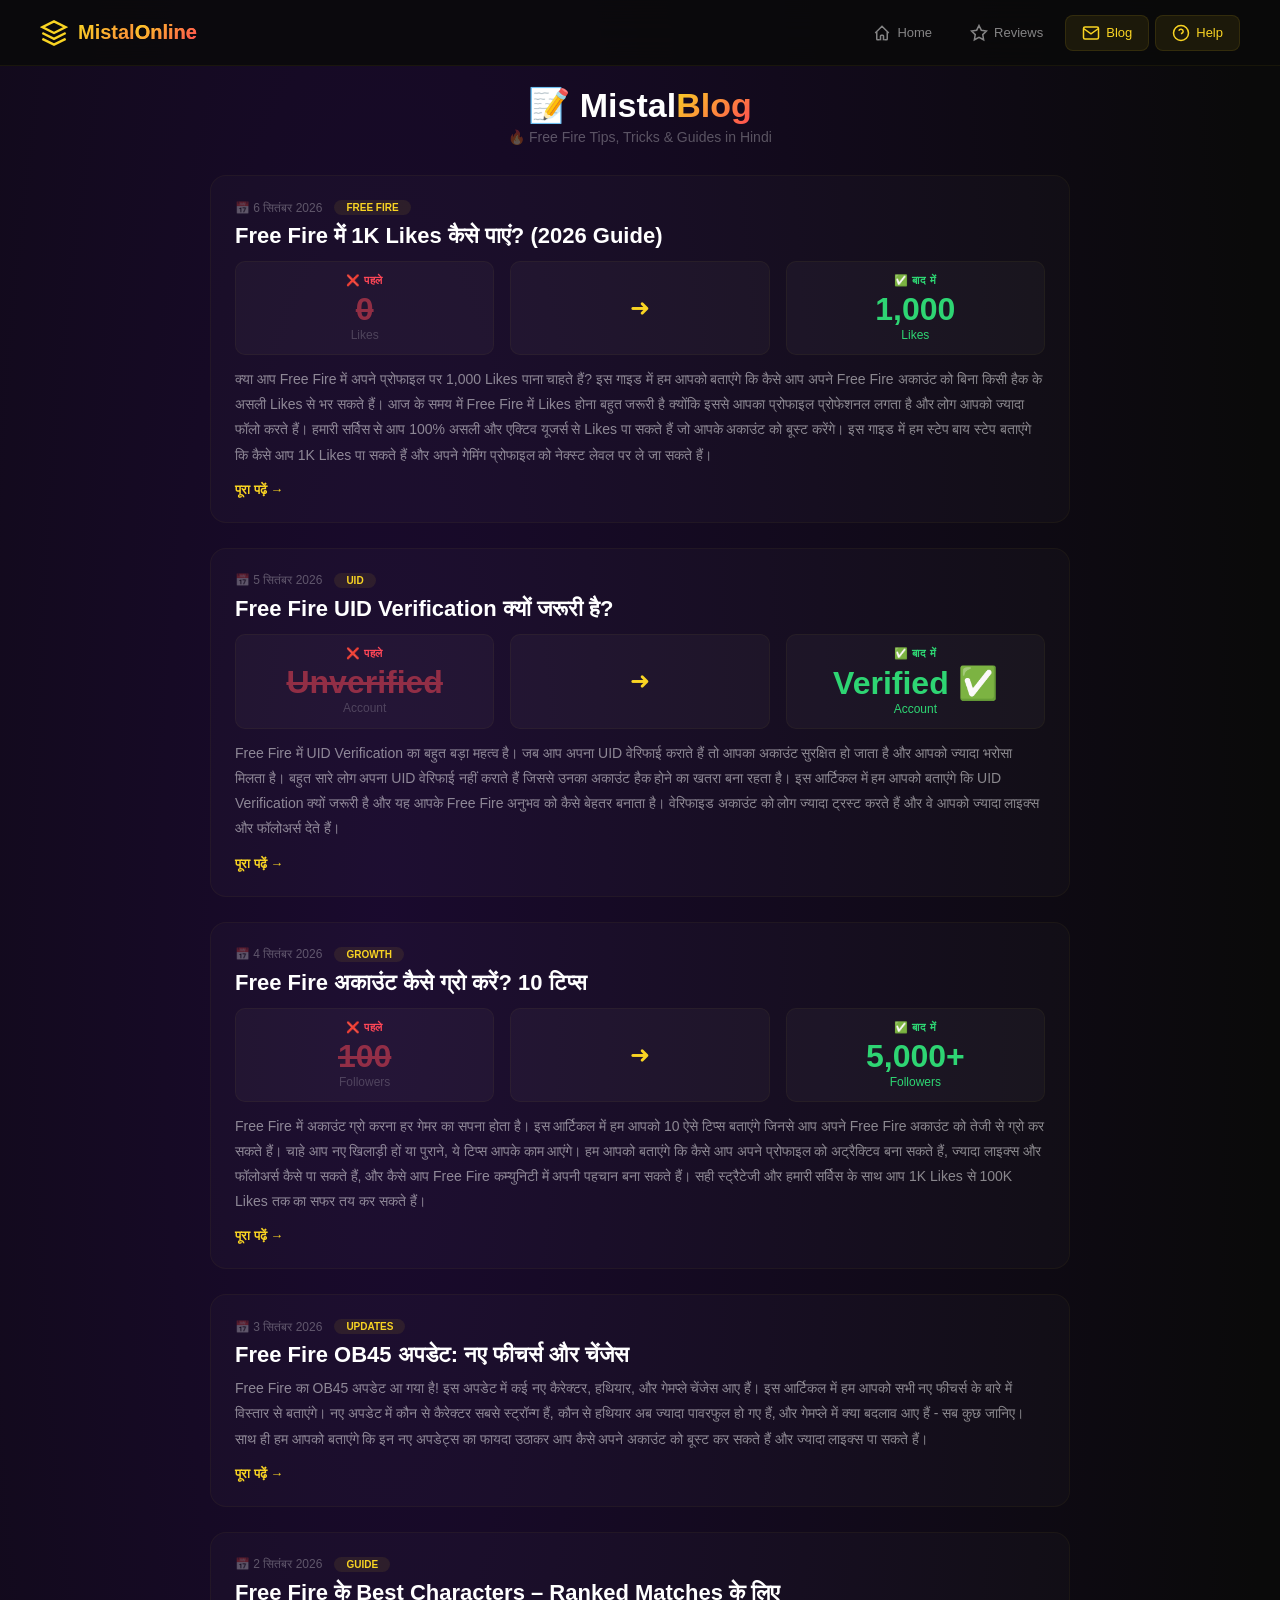
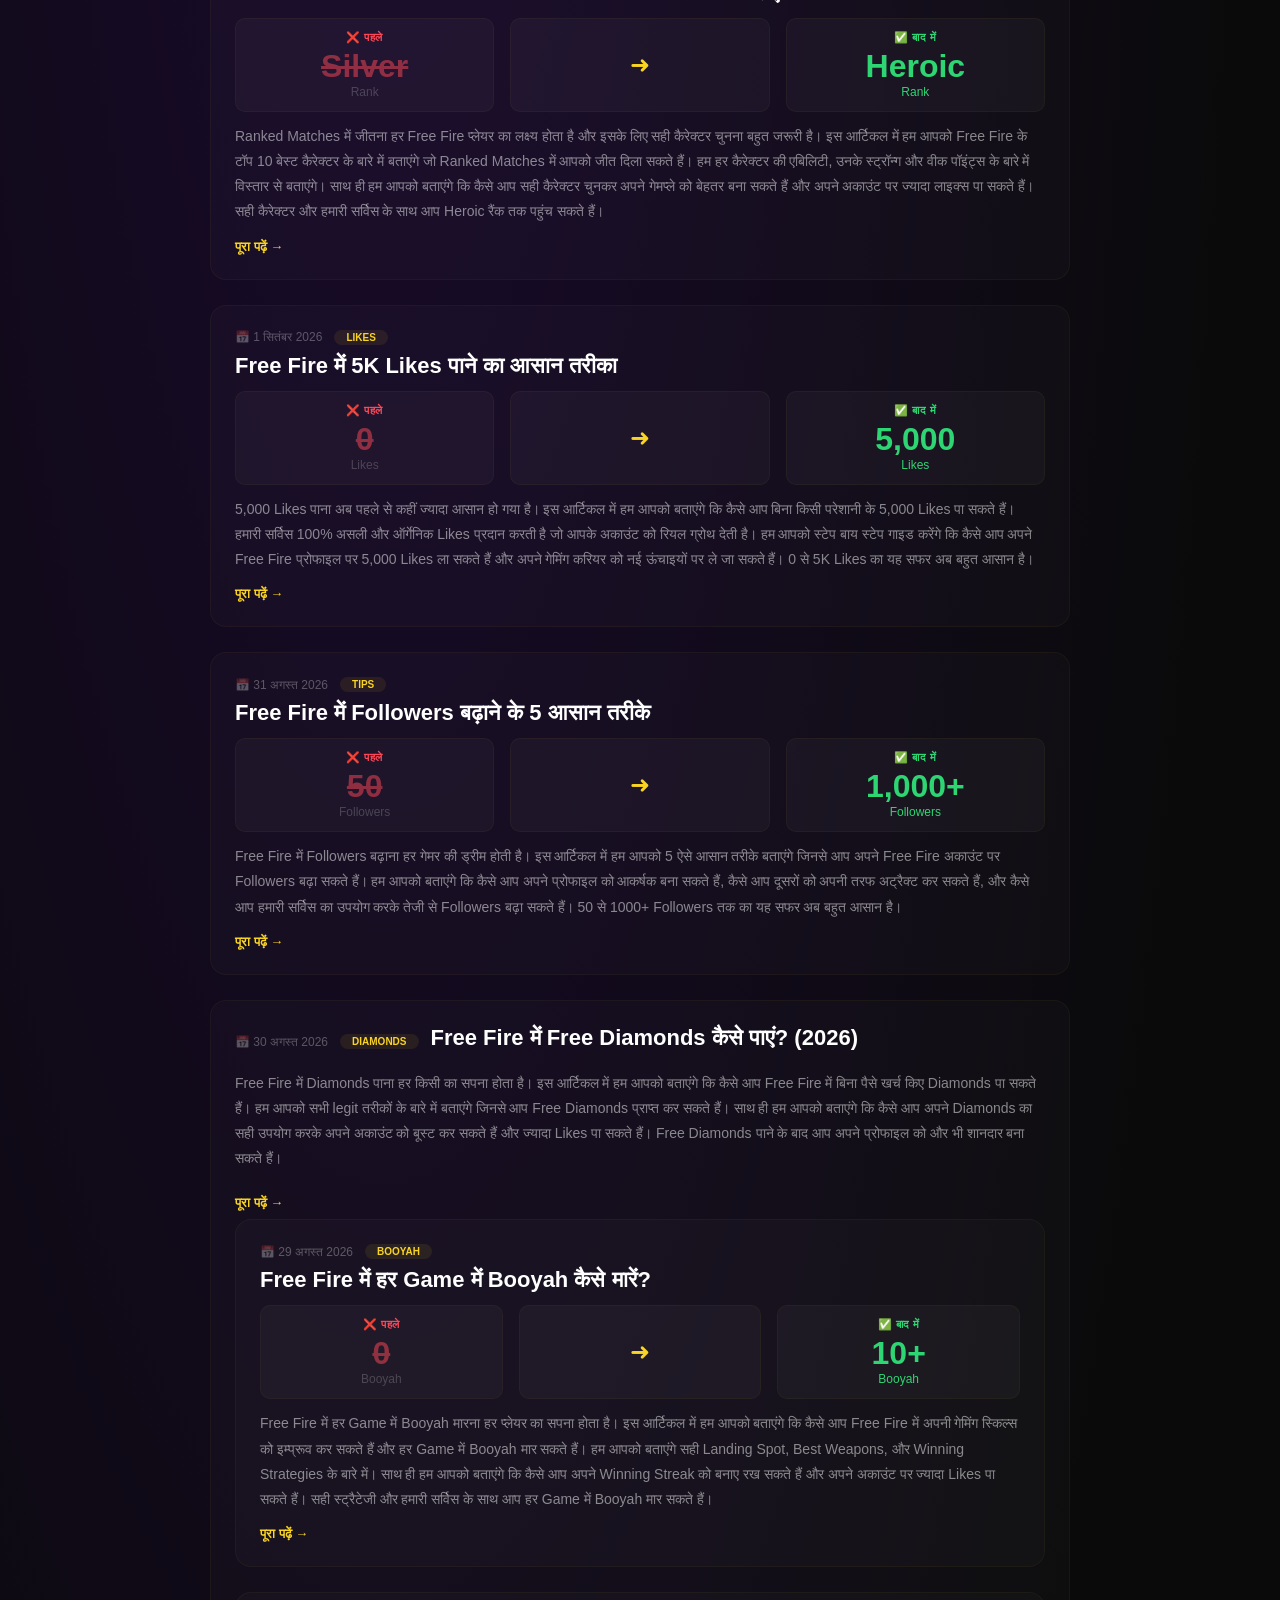
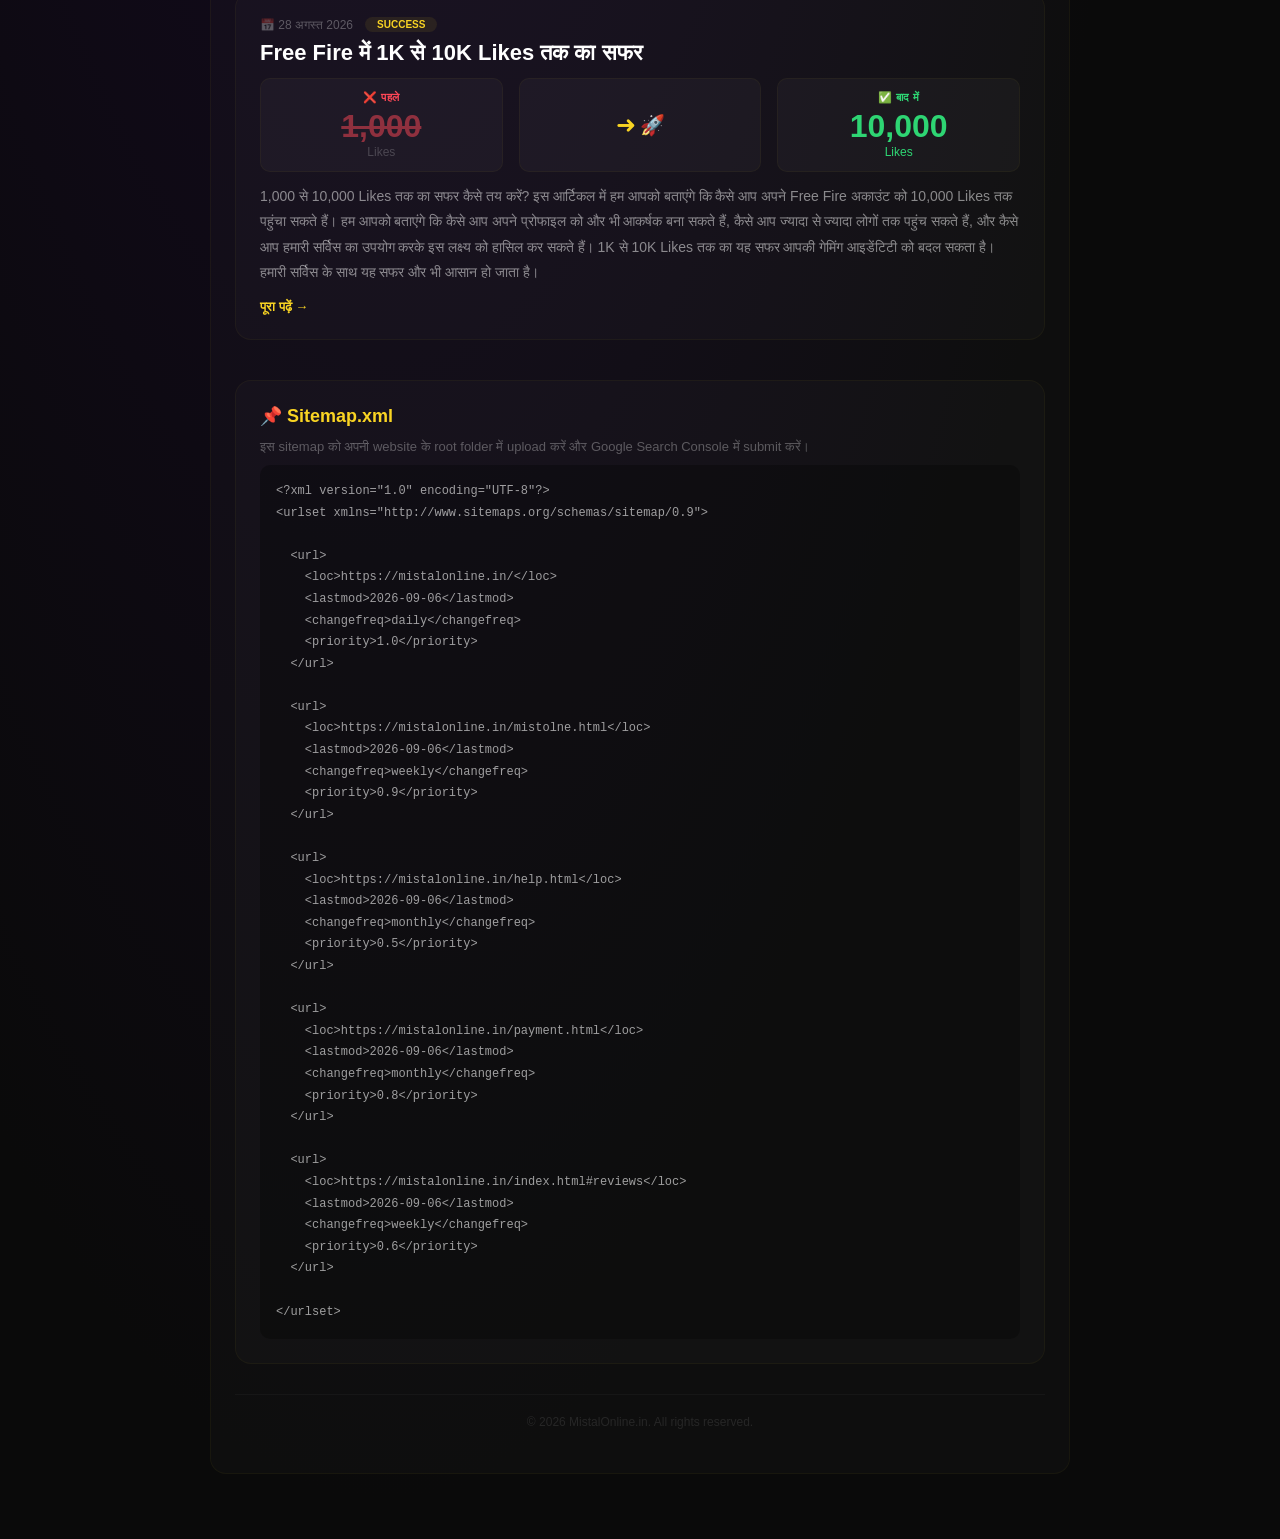
==== blog.html @ 9a69fc92 "Rename mistalonline.html to blog.html" ====
<!DOCTYPE html>
<html lang="hi">
<head>
    <meta charset="UTF-8" />
    <meta name="viewport" content="width=device-width, initial-scale=1.0" />
    <title>📝 Mistal Blog - Free Fire Tips in Hindi</title>
    <meta name="description" content="Free Fire tips, tricks, and guides in Hindi. Learn how to get more likes, followers, and grow your Free Fire account." />
    <link rel="stylesheet" href="style.css" />
    <style>
        .blog-page {
            padding-top: 85px;
            max-width: 900px;
            margin: 0 auto;
            padding-left: 20px;
            padding-right: 20px;
            padding-bottom: 40px;
        }
        .blog-page h1 {
            text-align: center;
            font-size: 34px;
            font-weight: 800;
            margin-bottom: 4px;
        }
        .blog-page h1 span {
            background: linear-gradient(135deg, #f9d423, #ff4e50);
            -webkit-background-clip: text;
            -webkit-text-fill-color: transparent;
        }
        .blog-page .blog-sub {
            text-align: center;
            color: rgba(255, 255, 255, 0.3);
            font-size: 14px;
            margin-bottom: 30px;
        }

        .blog-post {
            background: rgba(255, 255, 255, 0.02);
            border: 1px solid rgba(255, 215, 0, 0.04);
            border-radius: 16px;
            padding: 24px;
            margin-bottom: 25px;
            transition: 0.3s;
        }
        .blog-post:hover {
            border-color: rgba(255, 215, 0, 0.1);
            transform: translateY(-3px);
        }
        .blog-post .post-meta {
            display: flex;
            align-items: center;
            gap: 12px;
            color: rgba(255, 255, 255, 0.3);
            font-size: 12px;
            margin-bottom: 8px;
            flex-wrap: wrap;
        }
        .blog-post .post-meta .post-date {
            display: flex;
            align-items: center;
            gap: 4px;
        }
        .blog-post .post-meta .post-category {
            padding: 2px 12px;
            background: rgba(249, 212, 35, 0.08);
            border-radius: 30px;
            color: #f9d423;
            font-size: 10px;
            font-weight: 600;
            text-transform: uppercase;
        }
        .blog-post h2 {
            font-size: 22px;
            font-weight: 700;
            color: #ffffff;
            margin-bottom: 8px;
        }
        .blog-post h2 a {
            color: #ffffff;
            text-decoration: none;
            transition: 0.3s;
        }
        .blog-post h2 a:hover {
            color: #f9d423;
        }
        .blog-post .post-excerpt {
            color: rgba(255, 255, 255, 0.5);
            font-size: 14px;
            line-height: 1.8;
            margin-bottom: 12px;
        }

        /* BEFORE / AFTER IMAGES */
        .before-after {
            display: flex;
            gap: 16px;
            margin: 12px 0;
            flex-wrap: wrap;
        }
        .before-after .ba-item {
            flex: 1;
            min-width: 120px;
            background: rgba(255, 255, 255, 0.03);
            border: 1px solid rgba(255, 215, 0, 0.04);
            border-radius: 10px;
            padding: 12px;
            text-align: center;
        }
        .before-after .ba-item .ba-label {
            font-size: 11px;
            font-weight: 700;
            text-transform: uppercase;
            letter-spacing: 0.5px;
            margin-bottom: 4px;
        }
        .before-after .ba-item .ba-label.before {
            color: #ff4757;
        }
        .before-after .ba-item .ba-label.after {
            color: #2ed573;
        }
        .before-after .ba-item .ba-number {
            font-size: 32px;
            font-weight: 900;
            color: #ffffff;
        }
        .before-after .ba-item .ba-number.before-num {
            color: #ff4757;
            text-decoration: line-through;
            opacity: 0.5;
        }
        .before-after .ba-item .ba-number.after-num {
            color: #2ed573;
        }
        .before-after .ba-item .ba-arrow {
            font-size: 24px;
            color: #f9d423;
        }

        .blog-post .read-more {
            color: #f9d423;
            text-decoration: none;
            font-weight: 600;
            font-size: 13px;
            display: inline-flex;
            align-items: center;
            gap: 4px;
            transition: 0.3s;
        }
        .blog-post .read-more:hover {
            gap: 10px;
        }

        .blog-footer {
            text-align: center;
            padding: 20px;
            border-top: 1px solid rgba(255, 255, 255, 0.03);
            color: rgba(255, 255, 255, 0.1);
            font-size: 12px;
            margin-top: 30px;
        }

        /* SITEMAP SECTION */
        .sitemap-section {
            margin-top: 40px;
            padding: 24px;
            background: rgba(255, 255, 255, 0.02);
            border: 1px solid rgba(255, 215, 0, 0.04);
            border-radius: 16px;
        }
        .sitemap-section h3 {
            color: #f9d423;
            font-size: 18px;
            font-weight: 700;
            margin-bottom: 12px;
            display: flex;
            align-items: center;
            gap: 8px;
        }
        .sitemap-section code {
            display: block;
            background: rgba(0, 0, 0, 0.3);
            padding: 16px;
            border-radius: 10px;
            font-family: 'Courier New', monospace;
            font-size: 12px;
            color: rgba(255, 255, 255, 0.6);
            overflow-x: auto;
            white-space: pre-wrap;
            word-break: break-all;
            line-height: 1.8;
        }

        @media (max-width: 480px) {
            .blog-page h1 {
                font-size: 24px;
            }
            .blog-post {
                padding: 16px;
            }
            .blog-post h2 {
                font-size: 18px;
            }
            .blog-post .post-excerpt {
                font-size: 13px;
            }
            .before-after .ba-item .ba-number {
                font-size: 24px;
            }
            .before-after {
                gap: 8px;
            }
            .before-after .ba-item {
                min-width: 80px;
                padding: 8px;
            }
        }
    </style>
</head>
<body>

    <!-- HEADER -->
    <header class="navbar">
        <div class="nav-container">
            <a href="index.html" class="logo">
                <svg viewBox="0 0 24 24" fill="none" stroke="currentColor" stroke-width="2"><path d="M12 2L2 7l10 5 10-5-10-5z"/><path d="M2 17l10 5 10-5"/><path d="M2 12l10 5 10-5"/></svg>
                <span>Mistal<span>Online</span></span>
            </a>
            <button class="hamburger" id="hamburger">
                <span></span><span></span><span></span>
            </button>
            <nav class="nav-menu" id="navMenu">
                <a href="index.html">
                    <svg viewBox="0 0 24 24" fill="none" stroke="currentColor" stroke-width="2"><path d="M3 12l2-2m0 0l7-7 7 7M5 10v10a1 1 0 001 1h3m10-11l2 2m-2-2v10a1 1 0 01-1 1h-3m-4 0a1 1 0 01-1-1v-4a1 1 0 011-1h2a1 1 0 011 1v4a1 1 0 01-1 1"/></svg>
                    Home
                </a>
                <a href="index.html#reviews">
                    <svg viewBox="0 0 24 24" fill="none" stroke="currentColor" stroke-width="2"><polygon points="12 2 15.09 8.26 22 9.27 17 14.14 18.18 21.02 12 17.77 5.82 21.02 7 14.14 2 9.27 8.91 8.26 12 2"/></svg>
                    Reviews
                </a>
                <a href="mistolne.html" class="active help-btn">
                    <svg viewBox="0 0 24 24" fill="none" stroke="currentColor" stroke-width="2"><path d="M4 4h16c1.1 0 2 .9 2 2v12c0 1.1-.9 2-2 2H4c-1.1 0-2-.9-2-2V6c0-1.1.9-2 2-2z"/><polyline points="22,6 12,13 2,6"/></svg>
                    Blog
                </a>
                <a href="help.html" class="help-btn">
                    <svg viewBox="0 0 24 24" fill="none" stroke="currentColor" stroke-width="2"><circle cx="12" cy="12" r="10"/><path d="M9.09 9a3 3 0 015.83 1c0 2-3 3-3 3"/><line x1="12" y1="17" x2="12.01" y2="17"/></svg>
                    Help
                </a>
            </nav>
        </div>
    </header>

    <!-- BLOG CONTENT -->
    <main class="blog-page">
        <h1>📝 Mistal<span>Blog</span></h1>
        <p class="blog-sub">🔥 Free Fire Tips, Tricks & Guides in Hindi</p>

        <!-- ============================================================
        BLOG POST 1
        ============================================================ -->
        <div class="blog-post">
            <div class="post-meta">
                <span class="post-date">📅 6 सितंबर 2026</span>
                <span class="post-category">Free Fire</span>
            </div>
            <h2><a href="#">Free Fire में 1K Likes कैसे पाएं? (2026 Guide)</a></h2>
            <div class="before-after">
                <div class="ba-item">
                    <div class="ba-label before">❌ पहले</div>
                    <div class="ba-number before-num">0</div>
                    <div style="font-size:12px;color:rgba(255,255,255,0.2);">Likes</div>
                </div>
                <div class="ba-item" style="display:flex;align-items:center;justify-content:center;">
                    <span class="ba-arrow">➜</span>
                </div>
                <div class="ba-item">
                    <div class="ba-label after">✅ बाद में</div>
                    <div class="ba-number after-num">1,000</div>
                    <div style="font-size:12px;color:#2ed573;">Likes</div>
                </div>
            </div>
            <div class="post-excerpt">
                क्या आप Free Fire में अपने प्रोफाइल पर 1,000 Likes पाना चाहते हैं? इस गाइड में हम आपको बताएंगे कि कैसे आप अपने Free Fire अकाउंट को बिना किसी हैक के असली Likes से भर सकते हैं। आज के समय में Free Fire में Likes होना बहुत जरूरी है क्योंकि इससे आपका प्रोफाइल प्रोफेशनल लगता है और लोग आपको ज्यादा फॉलो करते हैं। हमारी सर्विस से आप 100% असली और एक्टिव यूजर्स से Likes पा सकते हैं जो आपके अकाउंट को बूस्ट करेंगे। इस गाइड में हम स्टेप बाय स्टेप बताएंगे कि कैसे आप 1K Likes पा सकते हैं और अपने गेमिंग प्रोफाइल को नेक्स्ट लेवल पर ले जा सकते हैं।
            </div>
            <a href="#" class="read-more">पूरा पढ़ें →</a>
        </div>

        <!-- ============================================================
        BLOG POST 2
        ============================================================ -->
        <div class="blog-post">
            <div class="post-meta">
                <span class="post-date">📅 5 सितंबर 2026</span>
                <span class="post-category">UID</span>
            </div>
            <h2><a href="#">Free Fire UID Verification क्यों जरूरी है?</a></h2>
            <div class="before-after">
                <div class="ba-item">
                    <div class="ba-label before">❌ पहले</div>
                    <div class="ba-number before-num">Unverified</div>
                    <div style="font-size:12px;color:rgba(255,255,255,0.2);">Account</div>
                </div>
                <div class="ba-item" style="display:flex;align-items:center;justify-content:center;">
                    <span class="ba-arrow">➜</span>
                </div>
                <div class="ba-item">
                    <div class="ba-label after">✅ बाद में</div>
                    <div class="ba-number after-num">Verified ✅</div>
                    <div style="font-size:12px;color:#2ed573;">Account</div>
                </div>
            </div>
            <div class="post-excerpt">
                Free Fire में UID Verification का बहुत बड़ा महत्व है। जब आप अपना UID वेरिफाई कराते हैं तो आपका अकाउंट सुरक्षित हो जाता है और आपको ज्यादा भरोसा मिलता है। बहुत सारे लोग अपना UID वेरिफाई नहीं कराते हैं जिससे उनका अकाउंट हैक होने का खतरा बना रहता है। इस आर्टिकल में हम आपको बताएंगे कि UID Verification क्यों जरूरी है और यह आपके Free Fire अनुभव को कैसे बेहतर बनाता है। वेरिफाइड अकाउंट को लोग ज्यादा ट्रस्ट करते हैं और वे आपको ज्यादा लाइक्स और फॉलोअर्स देते हैं।
            </div>
            <a href="#" class="read-more">पूरा पढ़ें →</a>
        </div>

        <!-- ============================================================
        BLOG POST 3
        ============================================================ -->
        <div class="blog-post">
            <div class="post-meta">
                <span class="post-date">📅 4 सितंबर 2026</span>
                <span class="post-category">Growth</span>
            </div>
            <h2><a href="#">Free Fire अकाउंट कैसे ग्रो करें? 10 टिप्स</a></h2>
            <div class="before-after">
                <div class="ba-item">
                    <div class="ba-label before">❌ पहले</div>
                    <div class="ba-number before-num">100</div>
                    <div style="font-size:12px;color:rgba(255,255,255,0.2);">Followers</div>
                </div>
                <div class="ba-item" style="display:flex;align-items:center;justify-content:center;">
                    <span class="ba-arrow">➜</span>
                </div>
                <div class="ba-item">
                    <div class="ba-label after">✅ बाद में</div>
                    <div class="ba-number after-num">5,000+</div>
                    <div style="font-size:12px;color:#2ed573;">Followers</div>
                </div>
            </div>
            <div class="post-excerpt">
                Free Fire में अकाउंट ग्रो करना हर गेमर का सपना होता है। इस आर्टिकल में हम आपको 10 ऐसे टिप्स बताएंगे जिनसे आप अपने Free Fire अकाउंट को तेजी से ग्रो कर सकते हैं। चाहे आप नए खिलाड़ी हों या पुराने, ये टिप्स आपके काम आएंगे। हम आपको बताएंगे कि कैसे आप अपने प्रोफाइल को अट्रैक्टिव बना सकते हैं, ज्यादा लाइक्स और फॉलोअर्स कैसे पा सकते हैं, और कैसे आप Free Fire कम्युनिटी में अपनी पहचान बना सकते हैं। सही स्ट्रैटेजी और हमारी सर्विस के साथ आप 1K Likes से 100K Likes तक का सफर तय कर सकते हैं।
            </div>
            <a href="#" class="read-more">पूरा पढ़ें →</a>
        </div>

        <!-- ============================================================
        BLOG POST 4
        ============================================================ -->
        <div class="blog-post">
            <div class="post-meta">
                <span class="post-date">📅 3 सितंबर 2026</span>
                <span class="post-category">Updates</span>
            </div>
            <h2><a href="#">Free Fire OB45 अपडेट: नए फीचर्स और चेंजेस</a></h2>
            <div class="post-excerpt">
                Free Fire का OB45 अपडेट आ गया है! इस अपडेट में कई नए कैरेक्टर, हथियार, और गेमप्ले चेंजेस आए हैं। इस आर्टिकल में हम आपको सभी नए फीचर्स के बारे में विस्तार से बताएंगे। नए अपडेट में कौन से कैरेक्टर सबसे स्ट्रॉन्ग हैं, कौन से हथियार अब ज्यादा पावरफुल हो गए हैं, और गेमप्ले में क्या बदलाव आए हैं - सब कुछ जानिए। साथ ही हम आपको बताएंगे कि इन नए अपडेट्स का फायदा उठाकर आप कैसे अपने अकाउंट को बूस्ट कर सकते हैं और ज्यादा लाइक्स पा सकते हैं।
            </div>
            <a href="#" class="read-more">पूरा पढ़ें →</a>
        </div>

        <!-- ============================================================
        BLOG POST 5
        ============================================================ -->
        <div class="blog-post">
            <div class="post-meta">
                <span class="post-date">📅 2 सितंबर 2026</span>
                <span class="post-category">Guide</span>
            </div>
            <h2><a href="#">Free Fire के Best Characters – Ranked Matches के लिए</a></h2>
            <div class="before-after">
                <div class="ba-item">
                    <div class="ba-label before">❌ पहले</div>
                    <div class="ba-number before-num">Silver</div>
                    <div style="font-size:12px;color:rgba(255,255,255,0.2);">Rank</div>
                </div>
                <div class="ba-item" style="display:flex;align-items:center;justify-content:center;">
                    <span class="ba-arrow">➜</span>
                </div>
                <div class="ba-item">
                    <div class="ba-label after">✅ बाद में</div>
                    <div class="ba-number after-num">Heroic</div>
                    <div style="font-size:12px;color:#2ed573;">Rank</div>
                </div>
            </div>
            <div class="post-excerpt">
                Ranked Matches में जीतना हर Free Fire प्लेयर का लक्ष्य होता है और इसके लिए सही कैरेक्टर चुनना बहुत जरूरी है। इस आर्टिकल में हम आपको Free Fire के टॉप 10 बेस्ट कैरेक्टर के बारे में बताएंगे जो Ranked Matches में आपको जीत दिला सकते हैं। हम हर कैरेक्टर की एबिलिटी, उनके स्ट्रॉन्ग और वीक पॉइंट्स के बारे में विस्तार से बताएंगे। साथ ही हम आपको बताएंगे कि कैसे आप सही कैरेक्टर चुनकर अपने गेमप्ले को बेहतर बना सकते हैं और अपने अकाउंट पर ज्यादा लाइक्स पा सकते हैं। सही कैरेक्टर और हमारी सर्विस के साथ आप Heroic रैंक तक पहुंच सकते हैं।
            </div>
            <a href="#" class="read-more">पूरा पढ़ें →</a>
        </div>

        <!-- ============================================================
        BLOG POST 6
        ============================================================ -->
        <div class="blog-post">
            <div class="post-meta">
                <span class="post-date">📅 1 सितंबर 2026</span>
                <span class="post-category">Likes</span>
            </div>
            <h2><a href="#">Free Fire में 5K Likes पाने का आसान तरीका</a></h2>
            <div class="before-after">
                <div class="ba-item">
                    <div class="ba-label before">❌ पहले</div>
                    <div class="ba-number before-num">0</div>
                    <div style="font-size:12px;color:rgba(255,255,255,0.2);">Likes</div>
                </div>
                <div class="ba-item" style="display:flex;align-items:center;justify-content:center;">
                    <span class="ba-arrow">➜</span>
                </div>
                <div class="ba-item">
                    <div class="ba-label after">✅ बाद में</div>
                    <div class="ba-number after-num">5,000</div>
                    <div style="font-size:12px;color:#2ed573;">Likes</div>
                </div>
            </div>
            <div class="post-excerpt">
                5,000 Likes पाना अब पहले से कहीं ज्यादा आसान हो गया है। इस आर्टिकल में हम आपको बताएंगे कि कैसे आप बिना किसी परेशानी के 5,000 Likes पा सकते हैं। हमारी सर्विस 100% असली और ऑर्गेनिक Likes प्रदान करती है जो आपके अकाउंट को रियल ग्रोथ देती है। हम आपको स्टेप बाय स्टेप गाइड करेंगे कि कैसे आप अपने Free Fire प्रोफाइल पर 5,000 Likes ला सकते हैं और अपने गेमिंग करियर को नई ऊंचाइयों पर ले जा सकते हैं। 0 से 5K Likes का यह सफर अब बहुत आसान है।
            </div>
            <a href="#" class="read-more">पूरा पढ़ें →</a>
        </div>

        <!-- ============================================================
        BLOG POST 7
        ============================================================ -->
        <div class="blog-post">
            <div class="post-meta">
                <span class="post-date">📅 31 अगस्त 2026</span>
                <span class="post-category">Tips</span>
            </div>
            <h2><a href="#">Free Fire में Followers बढ़ाने के 5 आसान तरीके</a></h2>
            <div class="before-after">
                <div class="ba-item">
                    <div class="ba-label before">❌ पहले</div>
                    <div class="ba-number before-num">50</div>
                    <div style="font-size:12px;color:rgba(255,255,255,0.2);">Followers</div>
                </div>
                <div class="ba-item" style="display:flex;align-items:center;justify-content:center;">
                    <span class="ba-arrow">➜</span>
                </div>
                <div class="ba-item">
                    <div class="ba-label after">✅ बाद में</div>
                    <div class="ba-number after-num">1,000+</div>
                    <div style="font-size:12px;color:#2ed573;">Followers</div>
                </div>
            </div>
            <div class="post-excerpt">
                Free Fire में Followers बढ़ाना हर गेमर की ड्रीम होती है। इस आर्टिकल में हम आपको 5 ऐसे आसान तरीके बताएंगे जिनसे आप अपने Free Fire अकाउंट पर Followers बढ़ा सकते हैं। हम आपको बताएंगे कि कैसे आप अपने प्रोफाइल को आकर्षक बना सकते हैं, कैसे आप दूसरों को अपनी तरफ अट्रैक्ट कर सकते हैं, और कैसे आप हमारी सर्विस का उपयोग करके तेजी से Followers बढ़ा सकते हैं। 50 से 1000+ Followers तक का यह सफर अब बहुत आसान है।
            </div>
            <a href="#" class="read-more">पूरा पढ़ें →</a>
        </div>

        <!-- ============================================================
        BLOG POST 8
        ============================================================ -->
        <div class="blog-post">
            <div class="post-meta">
                <span class="post-date">📅 30 अगस्त 2026</span>
                <span class="post-category">Diamonds</span>
            </h2>
            <h2><a href="#">Free Fire में Free Diamonds कैसे पाएं? (2026)</a></h2>
            <div class="post-excerpt">
                Free Fire में Diamonds पाना हर किसी का सपना होता है। इस आर्टिकल में हम आपको बताएंगे कि कैसे आप Free Fire में बिना पैसे खर्च किए Diamonds पा सकते हैं। हम आपको सभी legit तरीकों के बारे में बताएंगे जिनसे आप Free Diamonds प्राप्त कर सकते हैं। साथ ही हम आपको बताएंगे कि कैसे आप अपने Diamonds का सही उपयोग करके अपने अकाउंट को बूस्ट कर सकते हैं और ज्यादा Likes पा सकते हैं। Free Diamonds पाने के बाद आप अपने प्रोफाइल को और भी शानदार बना सकते हैं।
            </div>
            <a href="#" class="read-more">पूरा पढ़ें →</a>
        </div>

        <!-- ============================================================
        BLOG POST 9
        ============================================================ -->
        <div class="blog-post">
            <div class="post-meta">
                <span class="post-date">📅 29 अगस्त 2026</span>
                <span class="post-category">Booyah</span>
            </div>
            <h2><a href="#">Free Fire में हर Game में Booyah कैसे मारें?</a></h2>
            <div class="before-after">
                <div class="ba-item">
                    <div class="ba-label before">❌ पहले</div>
                    <div class="ba-number before-num">0</div>
                    <div style="font-size:12px;color:rgba(255,255,255,0.2);">Booyah</div>
                </div>
                <div class="ba-item" style="display:flex;align-items:center;justify-content:center;">
                    <span class="ba-arrow">➜</span>
                </div>
                <div class="ba-item">
                    <div class="ba-label after">✅ बाद में</div>
                    <div class="ba-number after-num">10+</div>
                    <div style="font-size:12px;color:#2ed573;">Booyah</div>
                </div>
            </div>
            <div class="post-excerpt">
                Free Fire में हर Game में Booyah मारना हर प्लेयर का सपना होता है। इस आर्टिकल में हम आपको बताएंगे कि कैसे आप Free Fire में अपनी गेमिंग स्किल्स को इम्प्रूव कर सकते हैं और हर Game में Booyah मार सकते हैं। हम आपको बताएंगे सही Landing Spot, Best Weapons, और Winning Strategies के बारे में। साथ ही हम आपको बताएंगे कि कैसे आप अपने Winning Streak को बनाए रख सकते हैं और अपने अकाउंट पर ज्यादा Likes पा सकते हैं। सही स्ट्रैटेजी और हमारी सर्विस के साथ आप हर Game में Booyah मार सकते हैं।
            </div>
            <a href="#" class="read-more">पूरा पढ़ें →</a>
        </div>

        <!-- ============================================================
        BLOG POST 10
        ============================================================ -->
        <div class="blog-post">
            <div class="post-meta">
                <span class="post-date">📅 28 अगस्त 2026</span>
                <span class="post-category">Success</span>
            </div>
            <h2><a href="#">Free Fire में 1K से 10K Likes तक का सफर</a></h2>
            <div class="before-after">
                <div class="ba-item">
                    <div class="ba-label before">❌ पहले</div>
                    <div class="ba-number before-num">1,000</div>
                    <div style="font-size:12px;color:rgba(255,255,255,0.2);">Likes</div>
                </div>
                <div class="ba-item" style="display:flex;align-items:center;justify-content:center;">
                    <span class="ba-arrow">➜</span>
                    <span style="font-size:20px;margin-left:4px;">🚀</span>
                </div>
                <div class="ba-item">
                    <div class="ba-label after">✅ बाद में</div>
                    <div class="ba-number after-num">10,000</div>
                    <div style="font-size:12px;color:#2ed573;">Likes</div>
                </div>
            </div>
            <div class="post-excerpt">
                1,000 से 10,000 Likes तक का सफर कैसे तय करें? इस आर्टिकल में हम आपको बताएंगे कि कैसे आप अपने Free Fire अकाउंट को 10,000 Likes तक पहुंचा सकते हैं। हम आपको बताएंगे कि कैसे आप अपने प्रोफाइल को और भी आकर्षक बना सकते हैं, कैसे आप ज्यादा से ज्यादा लोगों तक पहुंच सकते हैं, और कैसे आप हमारी सर्विस का उपयोग करके इस लक्ष्य को हासिल कर सकते हैं। 1K से 10K Likes तक का यह सफर आपकी गेमिंग आइडेंटिटी को बदल सकता है। हमारी सर्विस के साथ यह सफर और भी आसान हो जाता है।
            </div>
            <a href="#" class="read-more">पूरा पढ़ें →</a>
        </div>

        <!-- ============================================================
        SITEMAP SECTION
        ============================================================ -->
        <div class="sitemap-section">
            <h3>📌 Sitemap.xml</h3>
            <p style="color:rgba(255,255,255,0.3);font-size:13px;margin-bottom:10px;">इस sitemap को अपनी website के root folder में upload करें और Google Search Console में submit करें।</p>
            <code>&lt;?xml version="1.0" encoding="UTF-8"?&gt;
&lt;urlset xmlns="http://www.sitemaps.org/schemas/sitemap/0.9"&gt;

  &lt;url&gt;
    &lt;loc&gt;https://mistalonline.in/&lt;/loc&gt;
    &lt;lastmod&gt;2026-09-06&lt;/lastmod&gt;
    &lt;changefreq&gt;daily&lt;/changefreq&gt;
    &lt;priority&gt;1.0&lt;/priority&gt;
  &lt;/url&gt;

  &lt;url&gt;
    &lt;loc&gt;https://mistalonline.in/mistolne.html&lt;/loc&gt;
    &lt;lastmod&gt;2026-09-06&lt;/lastmod&gt;
    &lt;changefreq&gt;weekly&lt;/changefreq&gt;
    &lt;priority&gt;0.9&lt;/priority&gt;
  &lt;/url&gt;

  &lt;url&gt;
    &lt;loc&gt;https://mistalonline.in/help.html&lt;/loc&gt;
    &lt;lastmod&gt;2026-09-06&lt;/lastmod&gt;
    &lt;changefreq&gt;monthly&lt;/changefreq&gt;
    &lt;priority&gt;0.5&lt;/priority&gt;
  &lt;/url&gt;

  &lt;url&gt;
    &lt;loc&gt;https://mistalonline.in/payment.html&lt;/loc&gt;
    &lt;lastmod&gt;2026-09-06&lt;/lastmod&gt;
    &lt;changefreq&gt;monthly&lt;/changefreq&gt;
    &lt;priority&gt;0.8&lt;/priority&gt;
  &lt;/url&gt;

  &lt;url&gt;
    &lt;loc&gt;https://mistalonline.in/index.html#reviews&lt;/loc&gt;
    &lt;lastmod&gt;2026-09-06&lt;/lastmod&gt;
    &lt;changefreq&gt;weekly&lt;/changefreq&gt;
    &lt;priority&gt;0.6&lt;/priority&gt;
  &lt;/url&gt;

&lt;/urlset&gt;</code>
        </div>

        <div class="blog-footer">
            <p>&copy; 2026 MistalOnline.in. All rights reserved.</p>
        </div>
    </main>

    <script>
        // Hamburger
        const hamburger = document.getElementById('hamburger');
        const navMenu = document.getElementById('navMenu');

        hamburger.addEventListener('click', function() {
            this.classList.toggle('active');
            navMenu.classList.toggle('open');
        });

        document.addEventListener('click', function(e) {
            if (!hamburger.contains(e.target) && !navMenu.contains(e.target)) {
                hamburger.classList.remove('active');
                navMenu.classList.remove('open');
            }
        });
    </script>

</body>
</html>
---- style.css ----
* {
    margin: 0;
    padding: 0;
    box-sizing: border-box;
}

body {
    font-family: 'Segoe UI', Tahoma, Geneva, Verdana, sans-serif;
    background: #0a0a0a;
    background-image: radial-gradient(ellipse at 30% 20%, #1a0a2e 0%, #0a0a0a 70%);
    color: #ffffff;
    min-height: 100vh;
    overflow-x: hidden;
}

/* ============================================================
   VOICE INDICATOR
   ============================================================ */
.voice-indicator {
    position: fixed;
    bottom: 20px;
    right: 20px;
    z-index: 999;
    display: flex;
    align-items: center;
    gap: 10px;
    padding: 8px 16px;
    background: rgba(10, 10, 10, 0.85);
    backdrop-filter: blur(10px);
    border: 1px solid rgba(255, 215, 0, 0.08);
    border-radius: 30px;
    font-size: 11px;
    color: rgba(255, 255, 255, 0.4);
    max-width: 200px;
}
.voice-indicator .voice-dot {
    width: 8px;
    height: 8px;
    border-radius: 50%;
    background: #ff4757;
    transition: 0.3s;
    flex-shrink: 0;
}
.voice-indicator .voice-dot.speaking {
    background: #2ed573;
    animation: pulse-dot 0.8s infinite;
}
.voice-indicator #voiceStatus {
    white-space: nowrap;
    overflow: hidden;
    text-overflow: ellipsis;
}

@keyframes pulse-dot {
    0%,
    100% {
        transform: scale(1);
        opacity: 1;
    }
    50% {
        transform: scale(1.5);
        opacity: 0.3;
    }
}

/* ============================================================
   HEADER / NAVBAR
   ============================================================ */
.navbar {
    position: fixed;
    top: 0;
    left: 0;
    right: 0;
    width: 100%;
    z-index: 1000;
    background: rgba(10, 10, 10, 0.85);
    backdrop-filter: blur(20px);
    border-bottom: 1px solid rgba(255, 215, 0, 0.06);
    padding: 0 20px;
}
.nav-container {
    max-width: 1200px;
    margin: 0 auto;
    display: flex;
    align-items: center;
    justify-content: space-between;
    height: 65px;
}

.logo {
    display: flex;
    align-items: center;
    gap: 10px;
    text-decoration: none;
    font-size: 20px;
    font-weight: 800;
    color: #ffffff;
    flex-shrink: 0;
}
.logo span {
    background: linear-gradient(135deg, #f9d423, #ff4e50);
    -webkit-background-clip: text;
    -webkit-text-fill-color: transparent;
}
.logo svg {
    width: 28px;
    height: 28px;
    stroke: #f9d423;
    stroke-width: 2;
    flex-shrink: 0;
}

.hamburger {
    display: none;
    flex-direction: column;
    gap: 5px;
    cursor: pointer;
    padding: 8px;
    background: none;
    border: none;
    flex-shrink: 0;
}
.hamburger span {
    display: block;
    width: 26px;
    height: 2.5px;
    background: #ffffff;
    border-radius: 4px;
    transition: 0.3s;
}
.hamburger.active span:nth-child(1) {
    transform: rotate(45deg) translate(5px, 5px);
}
.hamburger.active span:nth-child(2) {
    opacity: 0;
    transform: scaleX(0);
}
.hamburger.active span:nth-child(3) {
    transform: rotate(-45deg) translate(5px, -5px);
}

.nav-menu {
    display: flex;
    align-items: center;
    gap: 6px;
}
.nav-menu a {
    display: flex;
    align-items: center;
    gap: 6px;
    padding: 8px 16px;
    border-radius: 8px;
    color: rgba(255, 255, 255, 0.5);
    text-decoration: none;
    font-size: 13px;
    font-weight: 500;
    transition: 0.3s;
    white-space: nowrap;
}
.nav-menu a svg {
    width: 18px;
    height: 18px;
    stroke: currentColor;
    stroke-width: 2;
    flex-shrink: 0;
}
.nav-menu a:hover {
    color: #ffffff;
    background: rgba(255, 255, 255, 0.04);
}
.nav-menu a.active {
    color: #f9d423;
    background: rgba(249, 212, 35, 0.06);
}
.nav-menu a.help-btn {
    background: rgba(249, 212, 35, 0.08);
    color: #f9d423;
    border: 1px solid rgba(249, 212, 35, 0.1);
}
.nav-menu a.help-btn:hover {
    background: rgba(249, 212, 35, 0.15);
}

/* ============================================================
   MAIN CONTENT
   ============================================================ */
.main-content {
    padding-top: 85px;
    max-width: 1200px;
    margin: 0 auto;
    padding-left: 20px;
    padding-right: 20px;
}

/* ============================================================
   HERO SECTION
   ============================================================ */
.hero {
    text-align: center;
    padding: 30px 20px;
    background: rgba(255, 255, 255, 0.02);
    border-radius: 20px;
    border: 1px solid rgba(255, 215, 0, 0.04);
    margin-bottom: 20px;
}
.hero h1 {
    font-size: 32px;
    font-weight: 800;
    margin-bottom: 6px;
}
.hero h1 span {
    background: linear-gradient(135deg, #f9d423, #ff4e50);
    -webkit-background-clip: text;
    -webkit-text-fill-color: transparent;
}
.hero p {
    color: rgba(255, 255, 255, 0.4);
    font-size: 15px;
}

.order-counter {
    display: flex;
    justify-content: center;
    align-items: center;
    gap: 16px;
    margin-top: 12px;
    padding: 8px 18px;
    background: rgba(255, 255, 255, 0.03);
    border-radius: 30px;
    color: rgba(255, 255, 255, 0.4);
    font-size: 13px;
    flex-wrap: wrap;
}
.order-counter strong {
    color: #f9d423;
}
.order-counter svg {
    width: 16px;
    height: 16px;
    stroke: currentColor;
    flex-shrink: 0;
}

/* ============================================================
   FAKE ORDERS - FLOATING (PC Only)
   ============================================================ */
.fake-order-float {
    position: fixed;
    z-index: 99999;
    background: rgba(10, 10, 10, 0.92);
    backdrop-filter: blur(10px);
    border: 1px solid rgba(46, 213, 115, 0.15);
    border-radius: 12px;
    padding: 10px 16px;
    box-shadow: 0 10px 40px rgba(0, 0, 0, 0.5);
    animation: floatOrder 8s ease forwards;
    pointer-events: none;
    max-width: 280px;
    min-width: 200px;
}
.fake-order-float .order-uid {
    color: #2ed573;
    font-weight: 700;
    font-size: 14px;
}
.fake-order-float .order-amount {
    color: #f9d423;
    font-weight: 700;
}
.fake-order-float .order-text {
    color: rgba(255, 255, 255, 0.6);
    font-size: 13px;
}
.fake-order-float .order-badge {
    display: inline-block;
    padding: 1px 10px;
    background: rgba(46, 213, 115, 0.08);
    border-radius: 30px;
    color: #2ed573;
    font-size: 10px;
    font-weight: 600;
    margin-top: 2px;
}

@keyframes floatOrder {
    0% {
        opacity: 0;
        transform: translateY(20px) scale(0.9);
    }
    10% {
        opacity: 1;
        transform: translateY(0) scale(1);
    }
    80% {
        opacity: 1;
        transform: translateY(-20px) scale(1);
    }
    100% {
        opacity: 0;
        transform: translateY(-40px) scale(0.9);
    }
}

/* ============================================================
   ORDER SECTION
   ============================================================ */
.order-section {
    padding: 20px 0 40px;
}
.order-container {
    max-width: 520px;
    margin: 0 auto;
    background: rgba(255, 255, 255, 0.03);
    border: 1px solid rgba(255, 215, 0, 0.06);
    border-radius: 20px;
    padding: 30px 25px;
}
.order-container h2 {
    text-align: center;
    font-size: 24px;
    font-weight: 800;
    margin-bottom: 2px;
}
.order-sub {
    text-align: center;
    color: rgba(255, 255, 255, 0.3);
    font-size: 12px;
    margin-bottom: 20px;
}

/* ============================================================
   FORM ELEMENTS
   ============================================================ */
.form-group {
    margin-bottom: 14px;
}
.form-group label {
    display: flex;
    align-items: center;
    gap: 6px;
    color: rgba(255, 255, 255, 0.5);
    font-size: 11px;
    font-weight: 600;
    margin-bottom: 4px;
    text-transform: uppercase;
    letter-spacing: 0.5px;
}
.form-group label svg {
    width: 16px;
    height: 16px;
    stroke: rgba(255, 215, 0, 0.4);
    stroke-width: 2;
    flex-shrink: 0;
}

.form-group input,
.form-group select {
    width: 100%;
    padding: 12px 14px;
    background: rgba(255, 255, 255, 0.04);
    border: 1.5px solid rgba(255, 255, 255, 0.06);
    border-radius: 10px;
    color: #ffffff;
    font-size: 14px;
    font-weight: 500;
    outline: none;
    transition: 0.3s;
}
.form-group input:focus,
.form-group select:focus {
    border-color: #f9d423;
    background: rgba(255, 255, 255, 0.06);
}
.form-group input::placeholder {
    color: rgba(255, 255, 255, 0.2);
}
.form-group select option {
    background: #1a0a2e;
    color: #fff;
}

/* ============================================================
   LIKES SELECT
   ============================================================ */
.likes-select-wrapper {
    position: relative;
    width: 100%;
}
.likes-select {
    width: 100%;
    padding: 12px 16px;
    padding-right: 44px;
    background: rgba(255, 255, 255, 0.06);
    border: 1.5px solid rgba(255, 215, 0, 0.08);
    border-radius: 10px;
    color: #ffffff;
    font-size: 14px;
    font-weight: 600;
    outline: none;
    appearance: none;
    -webkit-appearance: none;
    cursor: pointer;
    transition: 0.3s;
}
.likes-select:hover {
    border-color: rgba(249, 212, 35, 0.2);
}
.likes-select:focus {
    border-color: #f9d423;
    box-shadow: 0 0 0 3px rgba(249, 212, 35, 0.08);
}
.likes-select option {
    background: #1a0a2e;
    color: #ffffff;
    padding: 10px;
}
.select-arrow {
    position: absolute;
    right: 14px;
    top: 50%;
    transform: translateY(-50%);
    color: rgba(255, 255, 255, 0.3);
    font-size: 12px;
    pointer-events: none;
}

/* ============================================================
   PRICE DISPLAY
   ============================================================ */
.price-display {
    display: flex;
    justify-content: space-between;
    align-items: center;
    padding: 12px 16px;
    background: rgba(249, 212, 35, 0.04);
    border: 1px solid rgba(249, 212, 35, 0.06);
    border-radius: 10px;
    margin-bottom: 12px;
}
.price-display .price-label {
    color: rgba(255, 255, 255, 0.4);
    font-size: 12px;
    display: flex;
    align-items: center;
    gap: 6px;
}
.price-display .price-label svg {
    width: 16px;
    height: 16px;
    stroke: rgba(255, 215, 0, 0.4);
    flex-shrink: 0;
}
.price-display .price-amount {
    color: #f9d423;
    font-size: 22px;
    font-weight: 900;
    flex-shrink: 0;
}

/* ============================================================
   NEXT BUTTON
   ============================================================ */
.btn-next {
    width: 100%;
    padding: 15px;
    background: linear-gradient(135deg, #f9d423, #f7971e);
    border: none;
    border-radius: 12px;
    color: #0a0a0a;
    font-size: 15px;
    font-weight: 900;
    cursor: pointer;
    transition: 0.3s;
    text-transform: uppercase;
    letter-spacing: 0.5px;
    display: flex;
    align-items: center;
    justify-content: center;
    gap: 8px;
}
.btn-next svg {
    width: 20px;
    height: 20px;
    stroke: #0a0a0a;
    stroke-width: 2;
    flex-shrink: 0;
}
.btn-next:hover {
    transform: translateY(-2px);
    box-shadow: 0 10px 40px rgba(249, 212, 35, 0.2);
}

#statusMsg {
    text-align: center;
    margin-top: 12px;
    color: rgba(255, 255, 255, 0.3);
    font-size: 12px;
    min-height: 25px;
}
#statusMsg.success {
    color: #2ed573;
}
#statusMsg.error {
    color: #ff4757;
}

/* ============================================================
   PRICE LIST
   ============================================================ */
.package-section {
    margin-top: 20px;
    padding-top: 16px;
    border-top: 1px solid rgba(255, 215, 0, 0.06);
}
.package-header {
    text-align: center;
    margin-bottom: 12px;
}
.package-header .package-icon svg {
    width: 30px;
    height: 30px;
    stroke: #ff4757;
    stroke-width: 2;
}
.package-header h3 {
    font-size: 16px;
    font-weight: 800;
    background: linear-gradient(135deg, #f9d423, #ff4e50);
    -webkit-background-clip: text;
    -webkit-text-fill-color: transparent;
}
.package-header p {
    color: rgba(255, 255, 255, 0.3);
    font-size: 11px;
}

.package-grid {
    display: grid;
    grid-template-columns: 1fr 1fr;
    gap: 6px;
}
.package-item {
    background: rgba(255, 255, 255, 0.03);
    border: 1px solid rgba(255, 215, 0, 0.04);
    border-radius: 8px;
    padding: 8px 10px;
    text-align: center;
    transition: 0.3s;
}
.package-item:hover {
    border-color: rgba(255, 215, 0, 0.12);
    transform: translateY(-2px);
}
.package-item .pkg-likes {
    font-size: 13px;
    font-weight: 700;
    color: #ffffff;
}
.package-item .pkg-likes span {
    color: #f9d423;
}
.package-item .pkg-price {
    font-size: 15px;
    font-weight: 900;
    color: #f9d423;
    display: block;
    margin: 2px 0;
}
.package-item .pkg-days {
    font-size: 9px;
    color: rgba(255, 255, 255, 0.3);
}

.package-features {
    display: flex;
    justify-content: center;
    gap: 12px;
    margin-top: 10px;
    flex-wrap: wrap;
}
.package-features .feature {
    color: rgba(255, 255, 255, 0.4);
    font-size: 10px;
    display: flex;
    align-items: center;
    gap: 4px;
}
.package-features .feature svg {
    width: 12px;
    height: 12px;
    stroke: #f9d423;
    stroke-width: 2;
    flex-shrink: 0;
}

/* ============================================================
   REVIEWS SECTION
   ============================================================ */
.reviews-section {
    padding: 30px 0 20px;
}
.reviews-section h2 {
    text-align: center;
    font-size: 24px;
    font-weight: 800;
    margin-bottom: 20px;
    display: flex;
    align-items: center;
    justify-content: center;
    gap: 8px;
    flex-wrap: wrap;
}
.reviews-section h2 svg {
    width: 24px;
    height: 24px;
    stroke: #f9d423;
    stroke-width: 2;
    flex-shrink: 0;
}

.reviews-grid {
    display: grid;
    grid-template-columns: repeat(auto-fit, minmax(280px, 1fr));
    gap: 16px;
    max-height: 500px;
    overflow-y: auto;
}
.reviews-grid::-webkit-scrollbar {
    width: 4px;
}
.reviews-grid::-webkit-scrollbar-track {
    background: rgba(255, 255, 255, 0.02);
}
.reviews-grid::-webkit-scrollbar-thumb {
    background: #f9d423;
    border-radius: 10px;
}

.review-card {
    background: rgba(255, 255, 255, 0.02);
    border: 1px solid rgba(255, 215, 0, 0.04);
    border-radius: 14px;
    padding: 14px 16px;
    transition: 0.3s;
    animation: reviewFade 0.5s ease;
}
.review-card:hover {
    border-color: rgba(255, 215, 0, 0.12);
    transform: translateY(-2px);
}
.review-card .review-header {
    display: flex;
    align-items: center;
    justify-content: space-between;
    flex-wrap: wrap;
    gap: 4px;
}
.review-card .review-name {
    font-weight: 700;
    color: #ffffff;
    font-size: 14px;
}
.review-card .review-stars {
    color: #f9d423;
    font-size: 13px;
}
.review-card .review-text {
    color: rgba(255, 255, 255, 0.5);
    font-size: 13px;
    margin-top: 4px;
    line-height: 1.5;
}
.review-card .review-service {
    display: inline-block;
    margin-top: 6px;
    padding: 2px 10px;
    background: rgba(249, 212, 35, 0.06);
    border-radius: 30px;
    color: #f9d423;
    font-size: 11px;
}
.review-card .review-amount {
    color: #2ed573;
    font-size: 12px;
    font-weight: 600;
    margin-left: 6px;
}

@keyframes reviewFade {
    0% {
        opacity: 0;
        transform: translateY(10px);
    }
    100% {
        opacity: 1;
        transform: translateY(0);
    }
}

/* ============================================================
   HELP SECTION
   ============================================================ */
.help-section {
    padding: 30px 0 20px;
}
.help-container {
    text-align: center;
    background: rgba(255, 255, 255, 0.02);
    border: 1px solid rgba(255, 215, 0, 0.04);
    border-radius: 20px;
    padding: 30px 20px;
}
.help-container h2 {
    font-size: 22px;
    font-weight: 700;
    display: flex;
    align-items: center;
    justify-content: center;
    gap: 8px;
}
.help-container h2 svg {
    width: 24px;
    height: 24px;
    stroke: #f9d423;
    stroke-width: 2;
    flex-shrink: 0;
}
.help-container p {
    color: rgba(255, 255, 255, 0.3);
    font-size: 13px;
    margin: 4px 0 16px;
}

.help-links {
    display: flex;
    flex-wrap: wrap;
    justify-content: center;
    gap: 10px;
}
.help-btn-link {
    display: flex;
    align-items: center;
    gap: 6px;
    padding: 8px 20px;
    background: rgba(255, 255, 255, 0.04);
    border: 1px solid rgba(255, 255, 255, 0.06);
    border-radius: 10px;
    color: rgba(255, 255, 255, 0.6);
    text-decoration: none;
    font-size: 13px;
    font-weight: 500;
    transition: 0.3s;
}
.help-btn-link svg {
    width: 18px;
    height: 18px;
    stroke: currentColor;
    stroke-width: 2;
    flex-shrink: 0;
}
.help-btn-link:hover {
    background: rgba(255, 255, 255, 0.06);
    color: #fff;
}

/* ============================================================
   FOOTER
   ============================================================ */
.footer {
    background: rgba(10, 10, 10, 0.9);
    border-top: 1px solid rgba(255, 215, 0, 0.04);
    padding: 30px 20px 16px;
    margin-top: 30px;
}
.footer-container {
    max-width: 1200px;
    margin: 0 auto;
}
.footer-brand {
    text-align: center;
    margin-bottom: 20px;
}
.footer-brand .logo-icon svg {
    width: 32px;
    height: 32px;
    stroke: #f9d423;
    stroke-width: 2;
}
.footer-brand span {
    font-size: 20px;
    font-weight: 800;
    color: #ffffff;
}
.footer-brand span span {
    background: linear-gradient(135deg, #f9d423, #ff4e50);
    -webkit-background-clip: text;
    -webkit-text-fill-color: transparent;
}
.footer-brand p {
    color: rgba(255, 255, 255, 0.2);
    font-size: 12px;
}

.footer-links {
    display: grid;
    grid-template-columns: repeat(auto-fit, minmax(140px, 1fr));
    gap: 20px;
    margin-bottom: 20px;
}
.footer-col h4 {
    color: rgba(255, 255, 255, 0.5);
    font-size: 12px;
    font-weight: 700;
    text-transform: uppercase;
    letter-spacing: 0.5px;
    margin-bottom: 8px;
}
.footer-col a {
    display: block;
    color: rgba(255, 255, 255, 0.2);
    text-decoration: none;
    font-size: 12px;
    padding: 3px 0;
    transition: 0.3s;
}
.footer-col a:hover {
    color: #f9d423;
}

.footer-bottom {
    text-align: center;
    padding-top: 14px;
    border-top: 1px solid rgba(255, 255, 255, 0.03);
}
.footer-bottom p {
    color: rgba(255, 255, 255, 0.1);
    font-size: 11px;
}

/* ============================================================
   RESPONSIVE - MOBILE
   ============================================================ */
@media (max-width: 768px) {
    .hamburger {
        display: flex;
    }

    .nav-menu {
        position: absolute;
        top: 65px;
        left: 0;
        right: 0;
        width: 100%;
        flex-direction: column;
        background: rgba(10, 10, 10, 0.98);
        padding: 14px 20px;
        gap: 4px;
        display: none;
        border-bottom: 1px solid rgba(255, 215, 0, 0.04);
        box-shadow: 0 10px 40px rgba(0, 0, 0, 0.5);
    }
    .nav-menu.open {
        display: flex;
    }
    .nav-menu a {
        padding: 10px 14px;
        width: 100%;
        border-radius: 6px;
    }
    .nav-menu a.active::after {
        display: none;
    }

    .hero h1 {
        font-size: 24px;
    }
    .hero p {
        font-size: 13px;
    }

    .order-container {
        padding: 20px 16px;
    }
    .order-container h2 {
        font-size: 20px;
    }

    .package-grid {
        grid-template-columns: 1fr 1fr;
        gap: 4px;
    }
    .package-item .pkg-likes {
        font-size: 11px;
    }
    .package-item .pkg-price {
        font-size: 13px;
    }

    .reviews-grid {
        grid-template-columns: 1fr;
        max-height: 400px;
    }

    .price-display .price-amount {
        font-size: 18px;
    }

    .voice-indicator {
        bottom: 10px;
        right: 10px;
        padding: 5px 12px;
        font-size: 10px;
        max-width: 150px;
    }

    .fake-order-float {
        display: none;
    }

    .footer-links {
        grid-template-columns: 1fr 1fr;
        gap: 16px;
    }
}

@media (max-width: 480px) {
    .hero h1 {
        font-size: 20px;
    }

    .order-container h2 {
        font-size: 18px;
    }
    .order-container {
        padding: 16px 12px;
    }

    .form-group input,
    .form-group select {
        padding: 10px 12px;
        font-size: 13px;
    }

    .likes-select {
        font-size: 13px;
        padding: 10px 12px;
        padding-right: 36px;
    }

    .price-display .price-amount {
        font-size: 16px;
    }

    .btn-next {
        font-size: 13px;
        padding: 12px;
    }

    .voice-indicator {
        bottom: 8px;
        right: 8px;
        padding: 4px 10px;
        font-size: 9px;
        max-width: 120px;
    }

    .logo {
        font-size: 17px;
    }
    .logo svg {
        width: 22px;
        height: 22px;
    }

    .reviews-section h2 {
        font-size: 20px;
    }
    .review-card .review-text {
        font-size: 12px;
    }

    .help-container h2 {
        font-size: 18px;
    }
    .help-btn-link {
        padding: 6px 14px;
        font-size: 12px;
    }
}
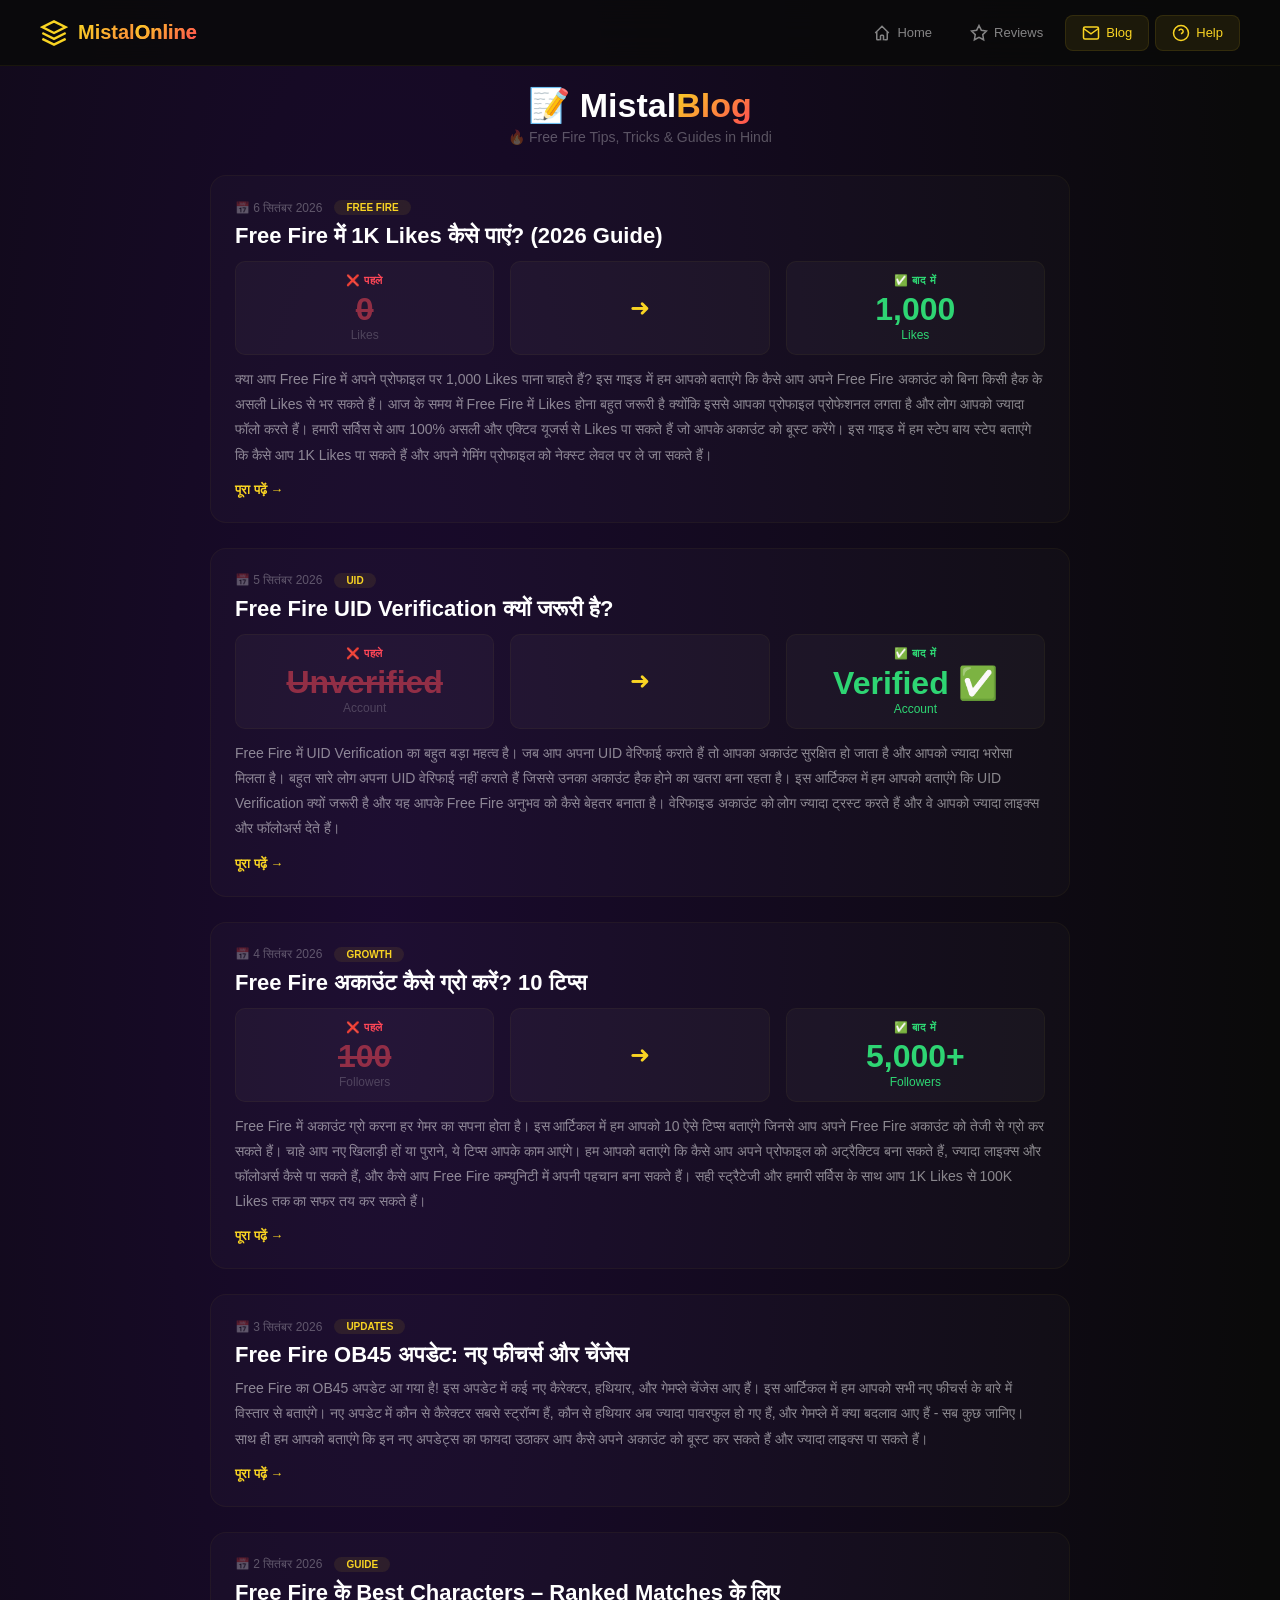
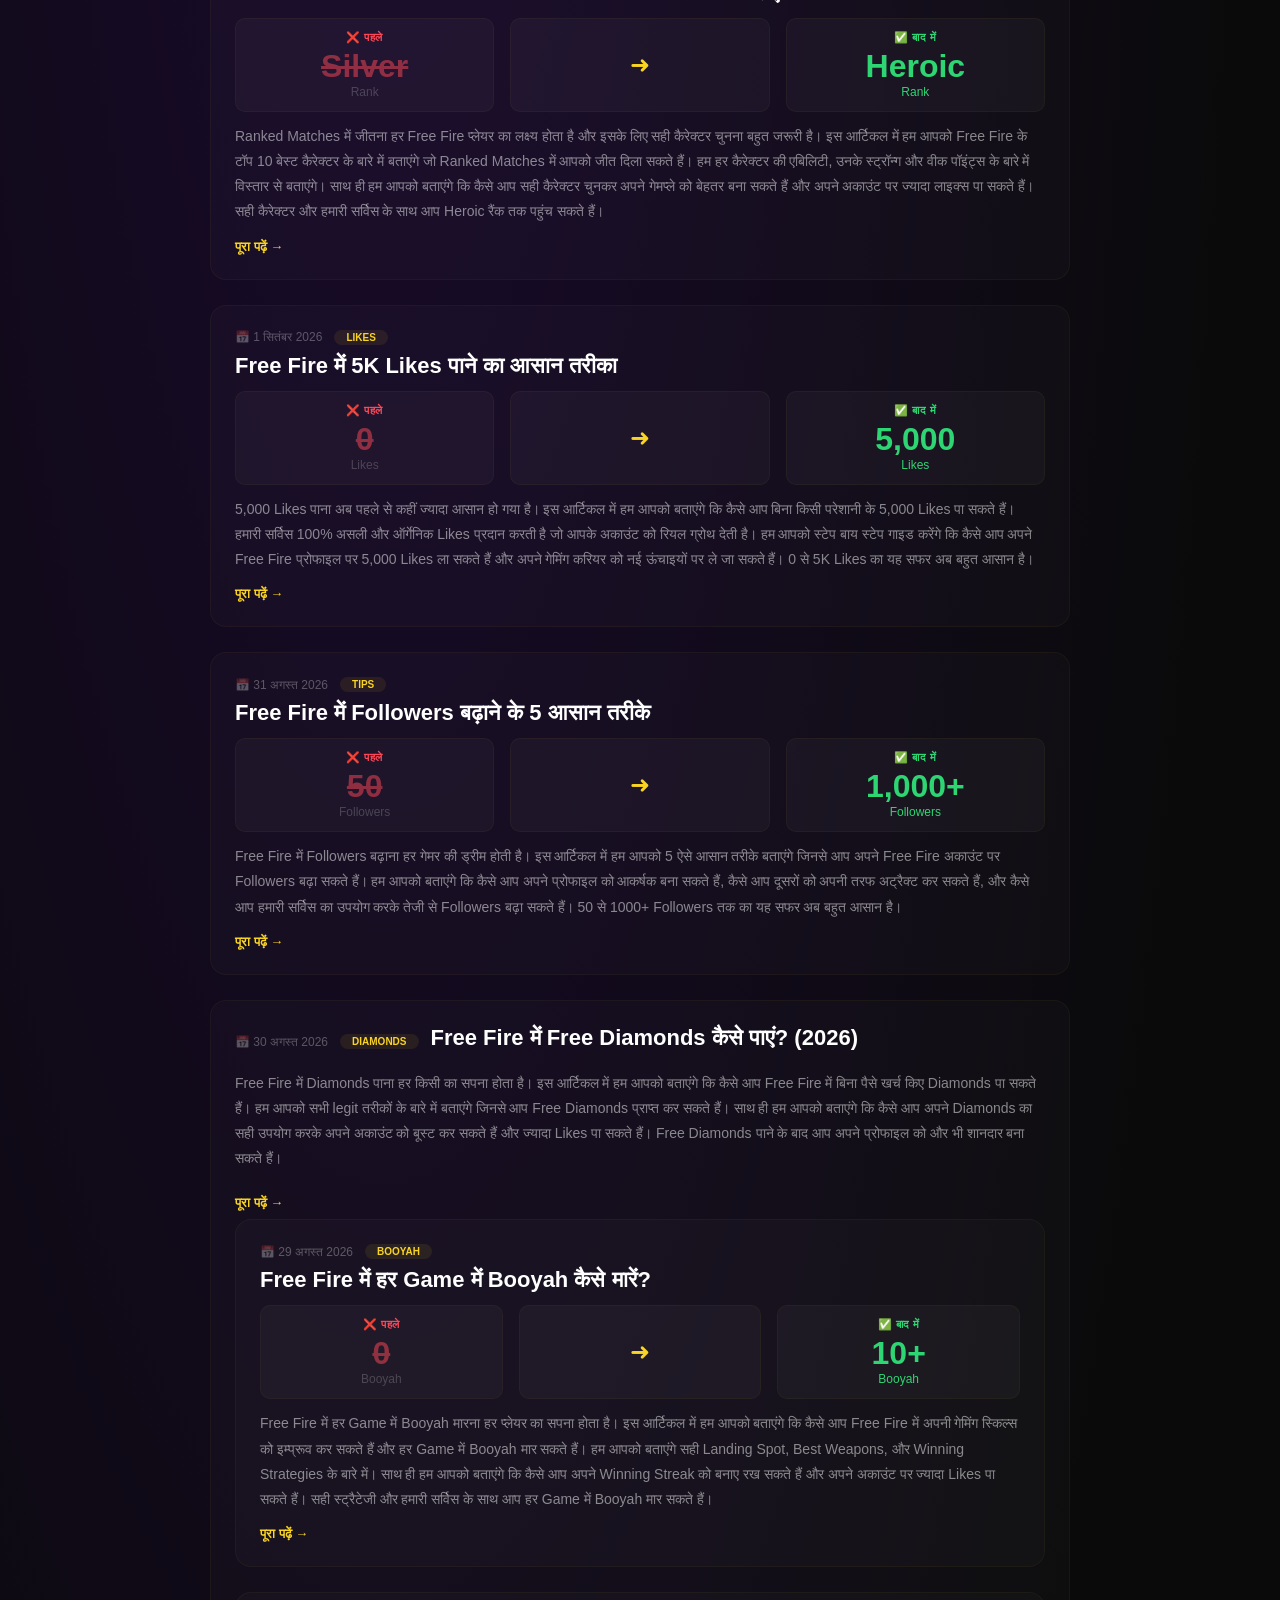
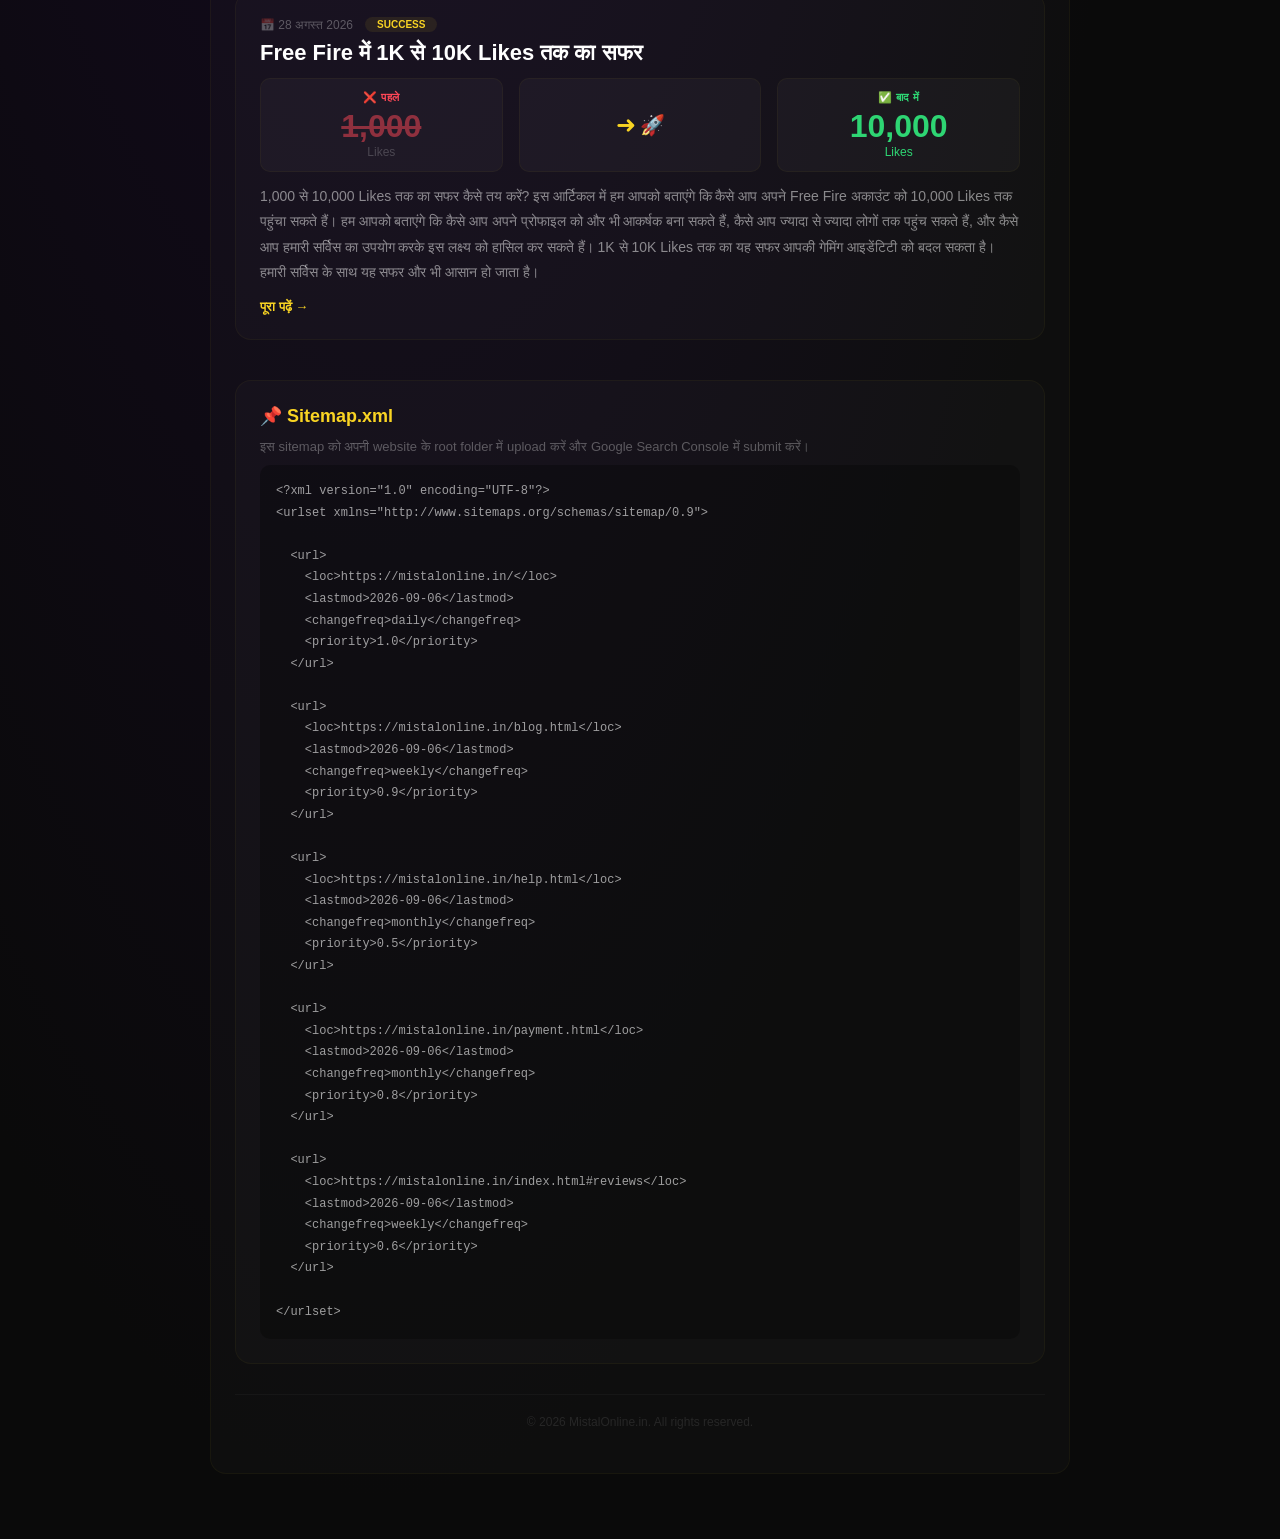
==== commit 61f10780: "Update blog.html" ====
--- a/blog.html
+++ b/blog.html
@@ -542,7 +542,7 @@
   &lt;/url&gt;
 
   &lt;url&gt;
-    &lt;loc&gt;https://mistalonline.in/mistolne.html&lt;/loc&gt;
+    &lt;loc&gt;https://mistalonline.in/blog.html&lt;/loc&gt;
     &lt;lastmod&gt;2026-09-06&lt;/lastmod&gt;
     &lt;changefreq&gt;weekly&lt;/changefreq&gt;
     &lt;priority&gt;0.9&lt;/priority&gt;
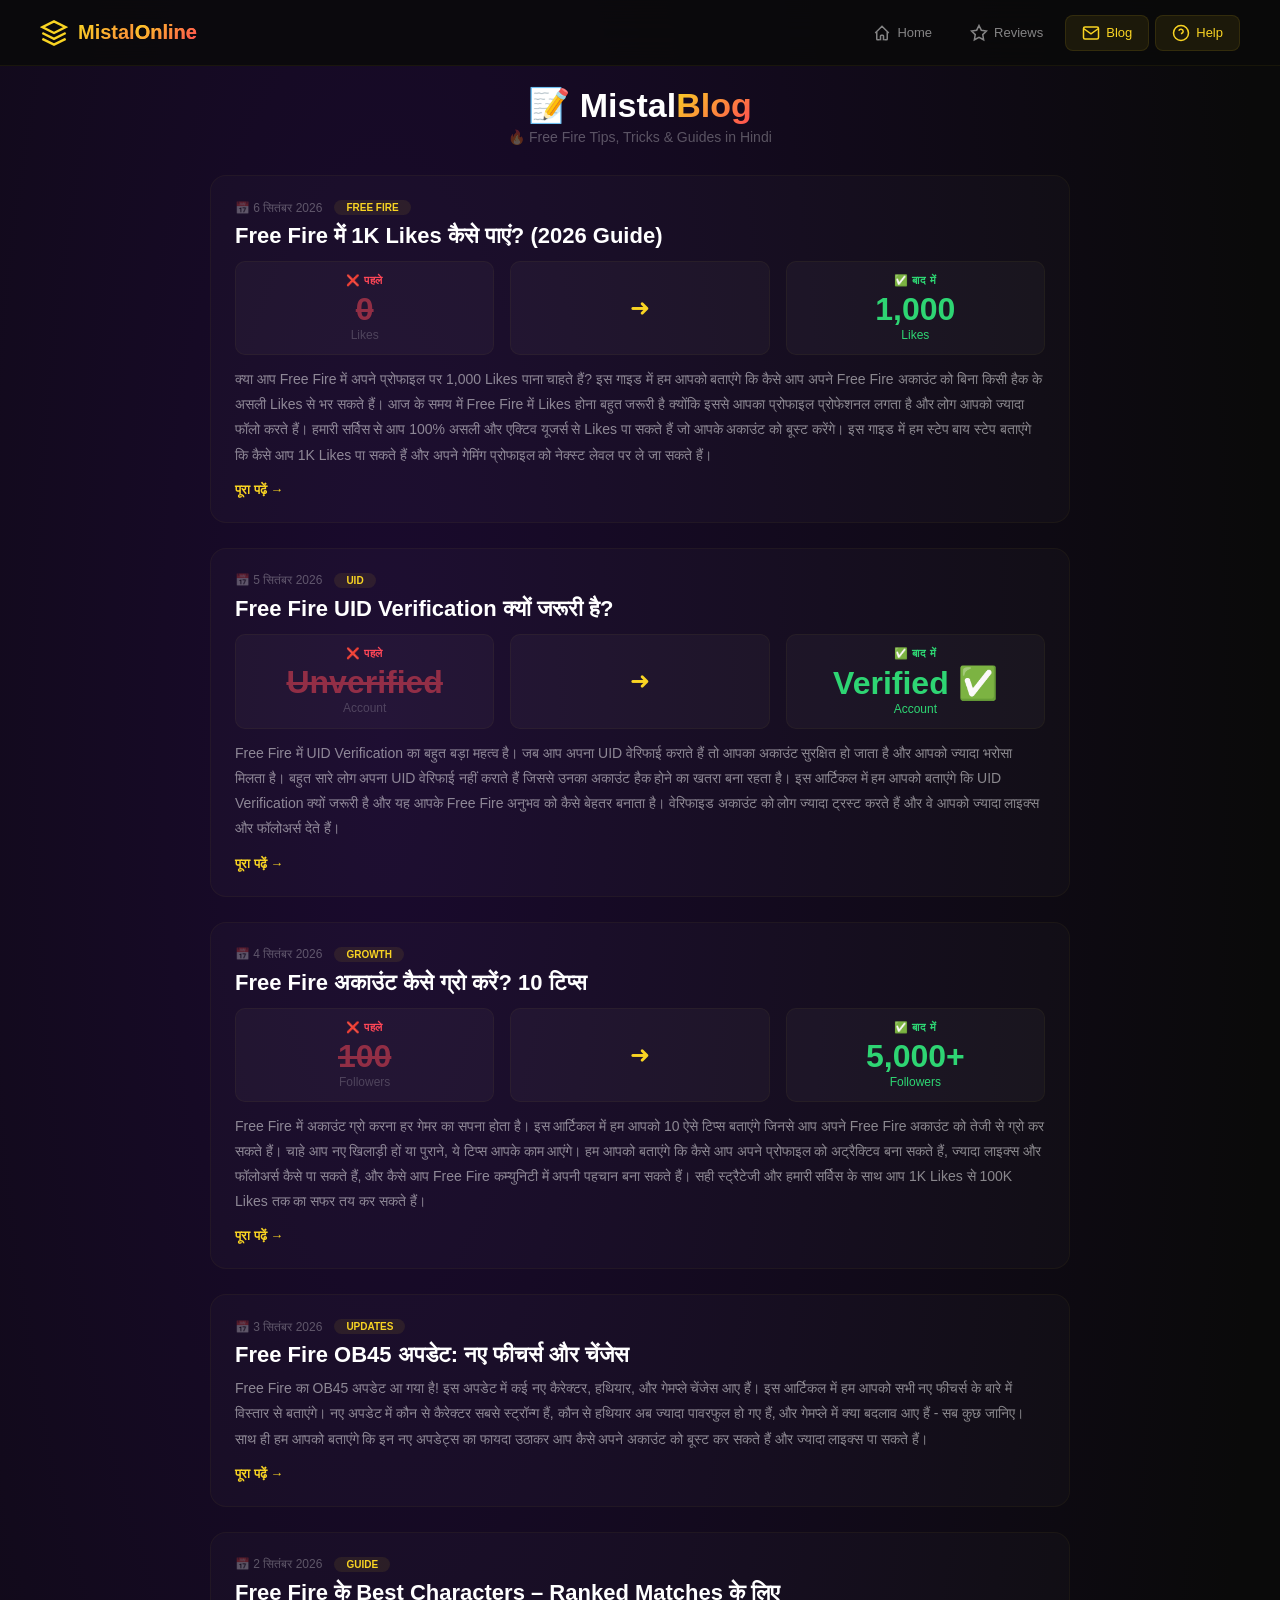
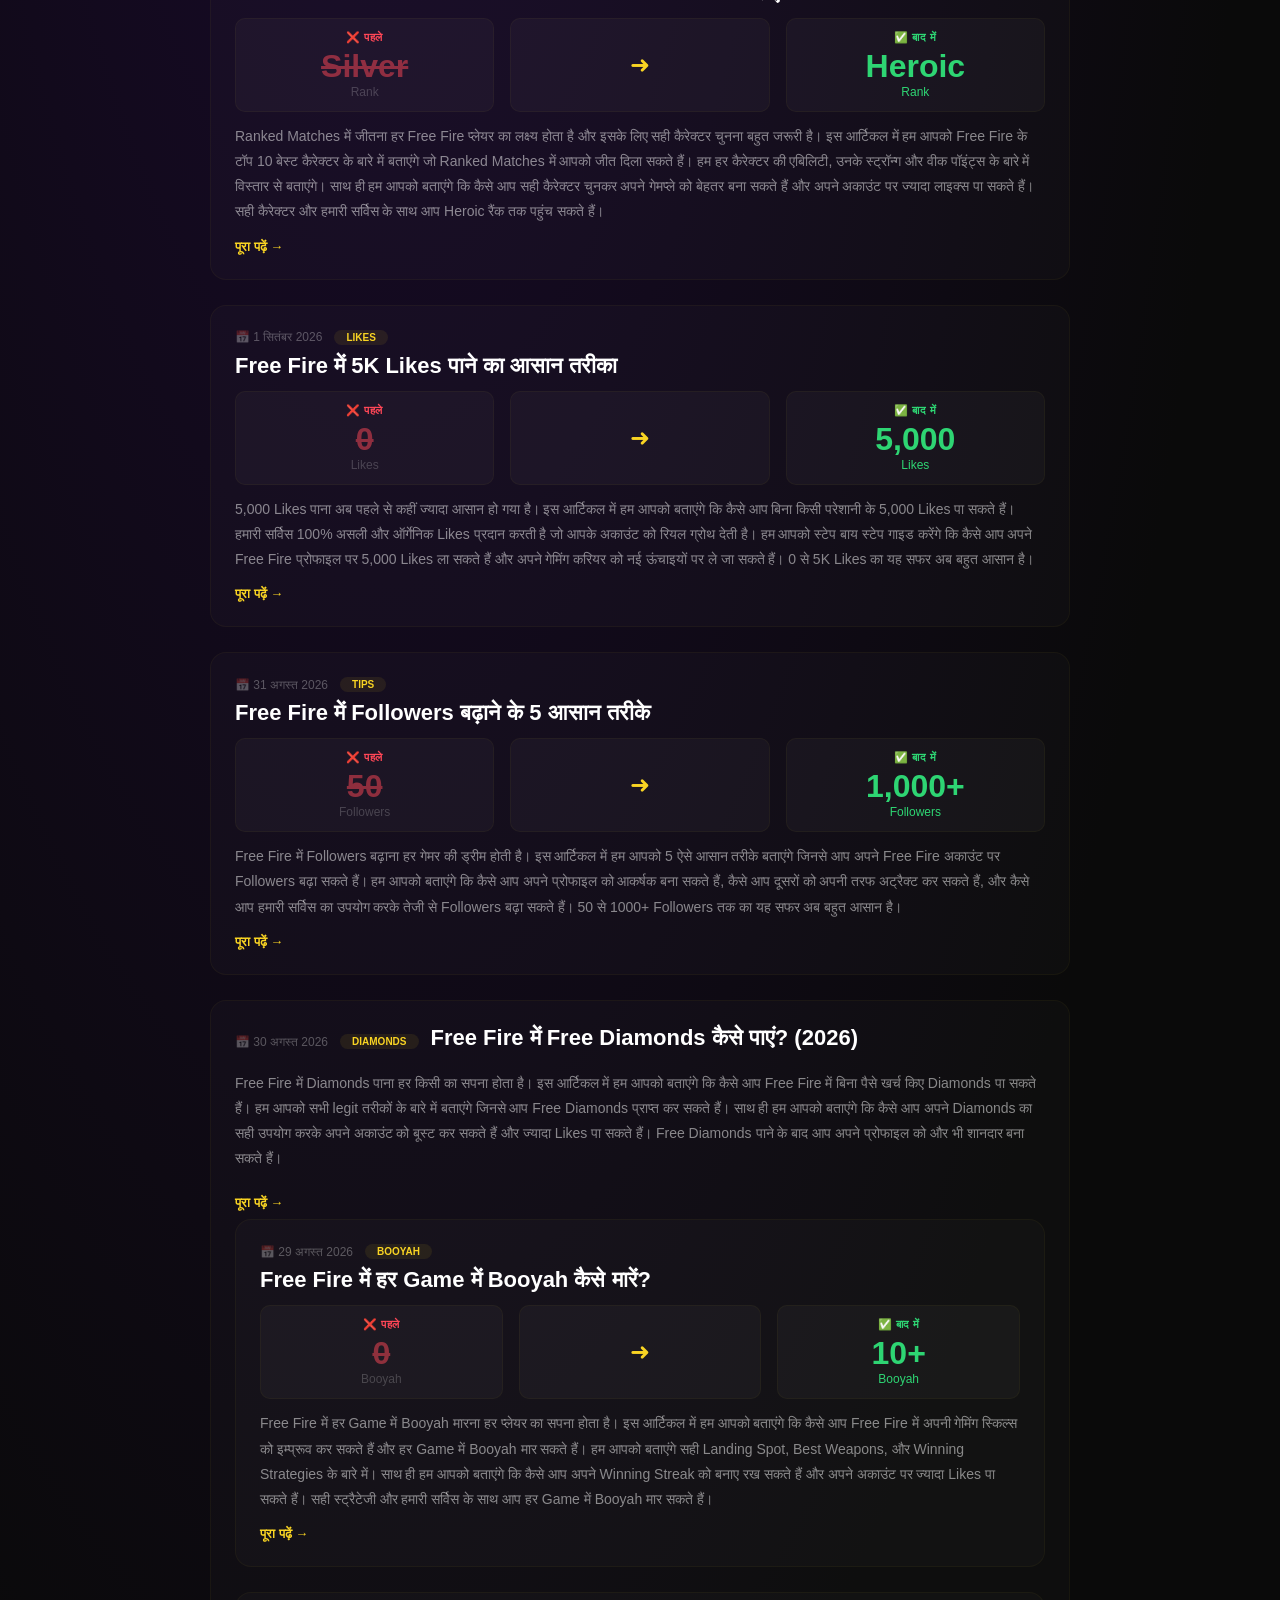
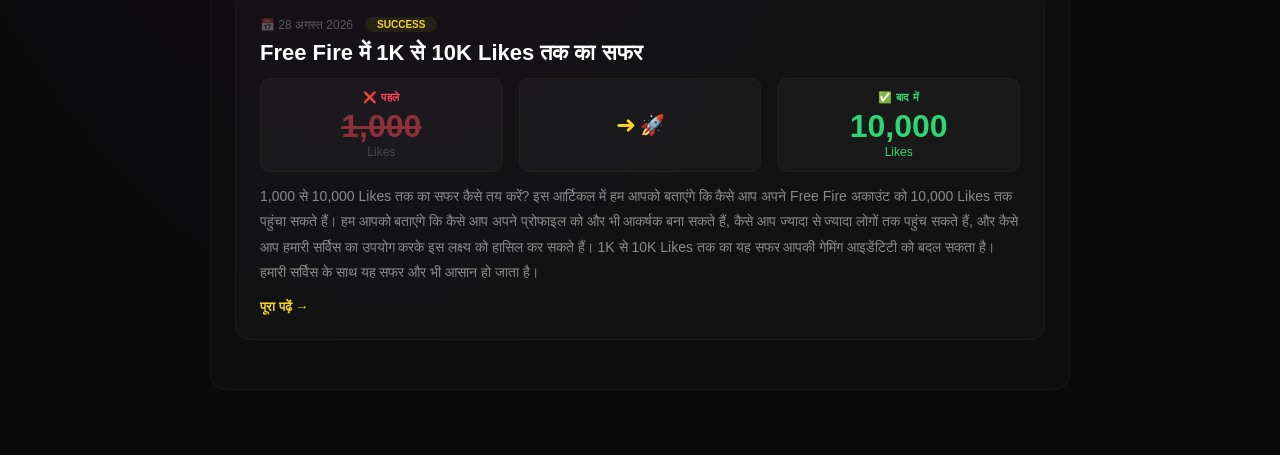
==== commit 3e6e19e5: "Update blog.html" ====
--- a/blog.html
+++ b/blog.html
@@ -525,57 +525,8 @@
             <a href="#" class="read-more">पूरा पढ़ें →</a>
         </div>
 
-        <!-- ============================================================
-        SITEMAP SECTION
-        ============================================================ -->
-        <div class="sitemap-section">
-            <h3>📌 Sitemap.xml</h3>
-            <p style="color:rgba(255,255,255,0.3);font-size:13px;margin-bottom:10px;">इस sitemap को अपनी website के root folder में upload करें और Google Search Console में submit करें।</p>
-            <code>&lt;?xml version="1.0" encoding="UTF-8"?&gt;
-&lt;urlset xmlns="http://www.sitemaps.org/schemas/sitemap/0.9"&gt;
-
-  &lt;url&gt;
-    &lt;loc&gt;https://mistalonline.in/&lt;/loc&gt;
-    &lt;lastmod&gt;2026-09-06&lt;/lastmod&gt;
-    &lt;changefreq&gt;daily&lt;/changefreq&gt;
-    &lt;priority&gt;1.0&lt;/priority&gt;
-  &lt;/url&gt;
-
-  &lt;url&gt;
-    &lt;loc&gt;https://mistalonline.in/blog.html&lt;/loc&gt;
-    &lt;lastmod&gt;2026-09-06&lt;/lastmod&gt;
-    &lt;changefreq&gt;weekly&lt;/changefreq&gt;
-    &lt;priority&gt;0.9&lt;/priority&gt;
-  &lt;/url&gt;
-
-  &lt;url&gt;
-    &lt;loc&gt;https://mistalonline.in/help.html&lt;/loc&gt;
-    &lt;lastmod&gt;2026-09-06&lt;/lastmod&gt;
-    &lt;changefreq&gt;monthly&lt;/changefreq&gt;
-    &lt;priority&gt;0.5&lt;/priority&gt;
-  &lt;/url&gt;
-
-  &lt;url&gt;
-    &lt;loc&gt;https://mistalonline.in/payment.html&lt;/loc&gt;
-    &lt;lastmod&gt;2026-09-06&lt;/lastmod&gt;
-    &lt;changefreq&gt;monthly&lt;/changefreq&gt;
-    &lt;priority&gt;0.8&lt;/priority&gt;
-  &lt;/url&gt;
-
-  &lt;url&gt;
-    &lt;loc&gt;https://mistalonline.in/index.html#reviews&lt;/loc&gt;
-    &lt;lastmod&gt;2026-09-06&lt;/lastmod&gt;
-    &lt;changefreq&gt;weekly&lt;/changefreq&gt;
-    &lt;priority&gt;0.6&lt;/priority&gt;
-  &lt;/url&gt;
-
-&lt;/urlset&gt;</code>
-        </div>
-
-        <div class="blog-footer">
-            <p>&copy; 2026 MistalOnline.in. All rights reserved.</p>
-        </div>
-    </main>
+        
+    
 
     <script>
         // Hamburger
